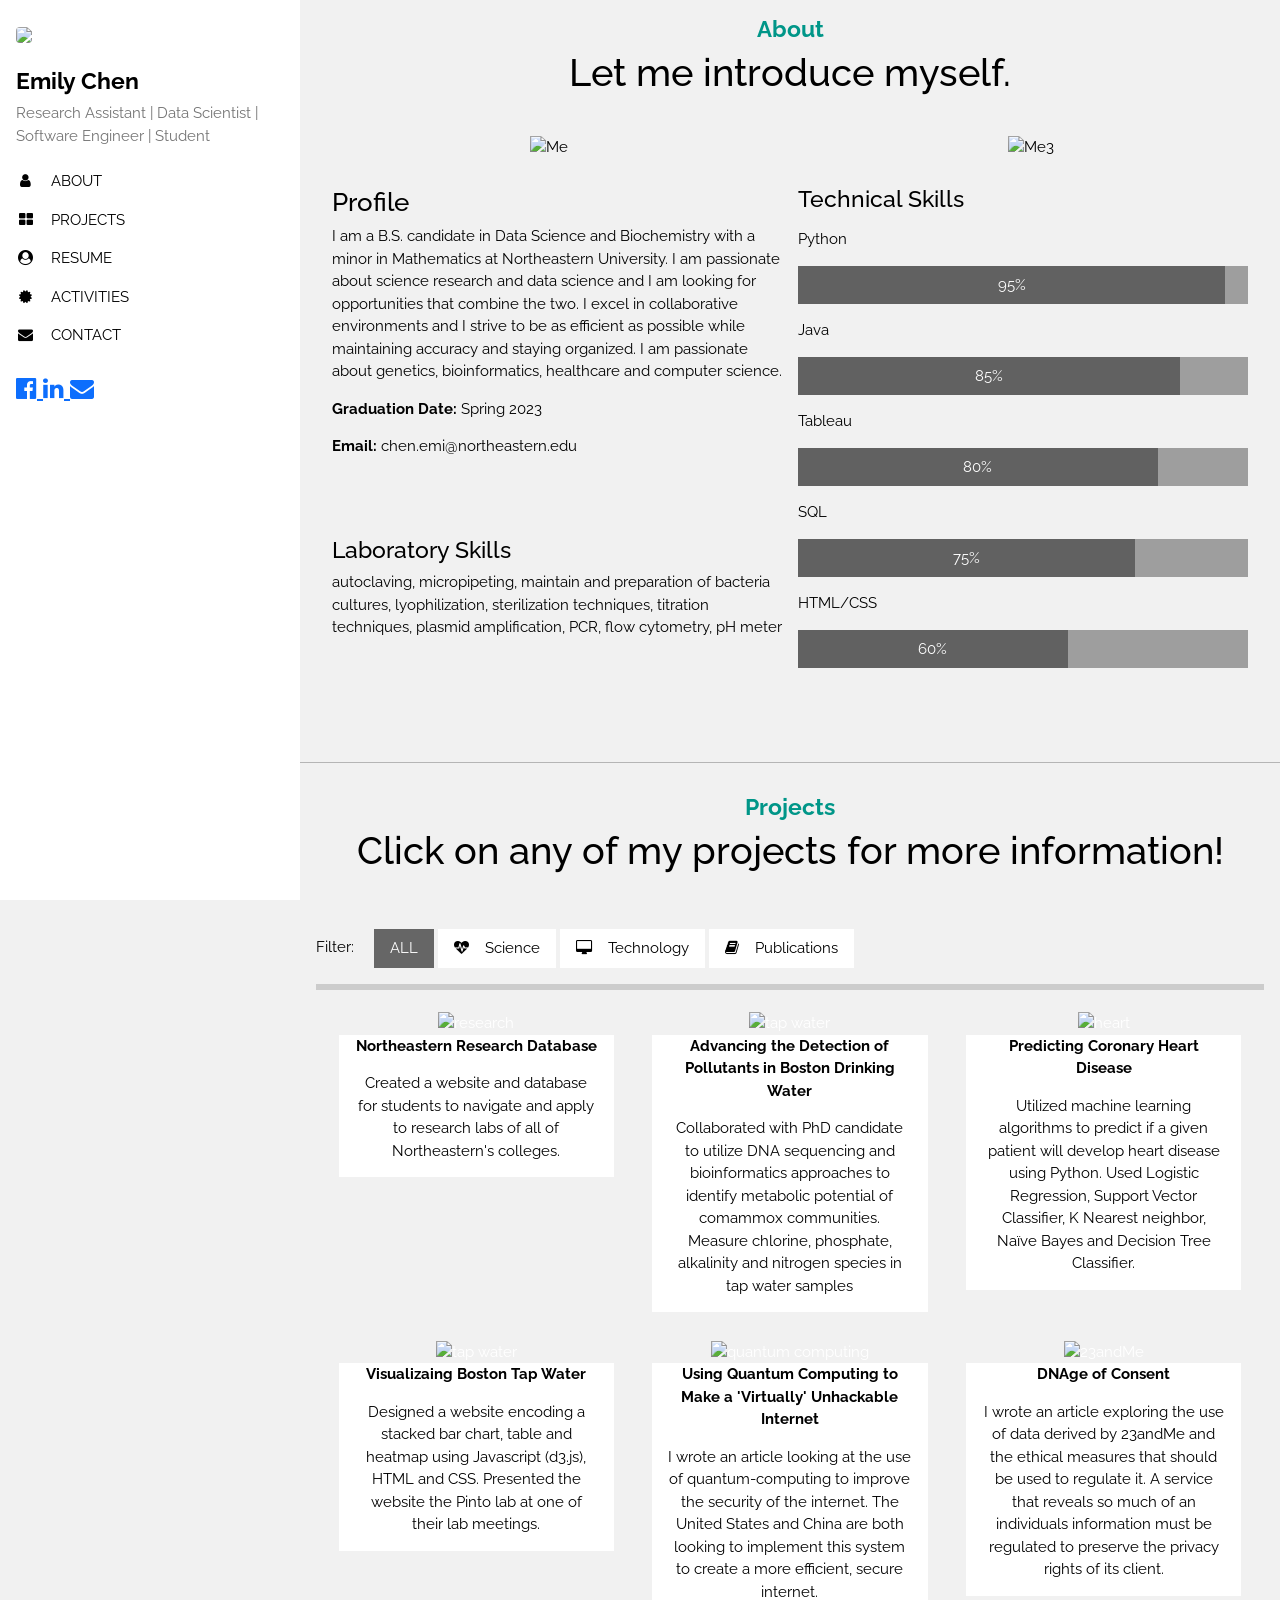
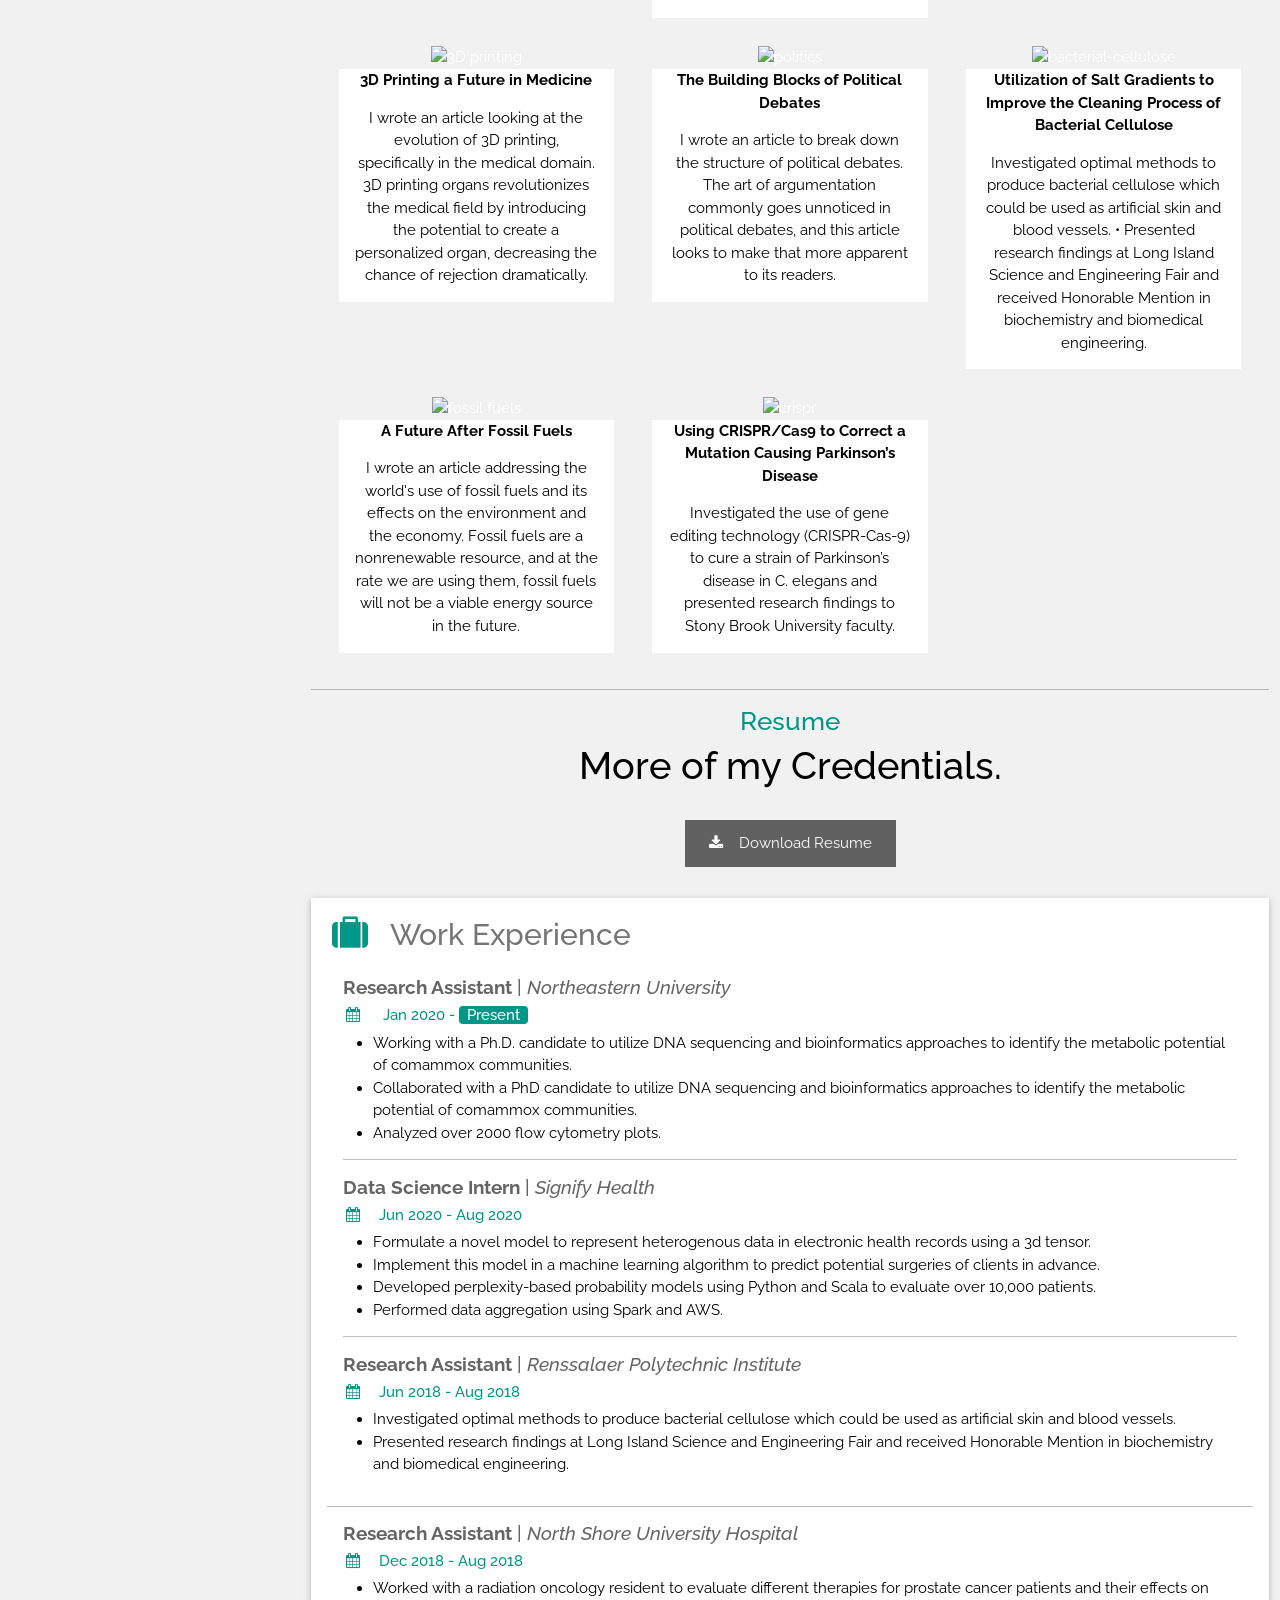
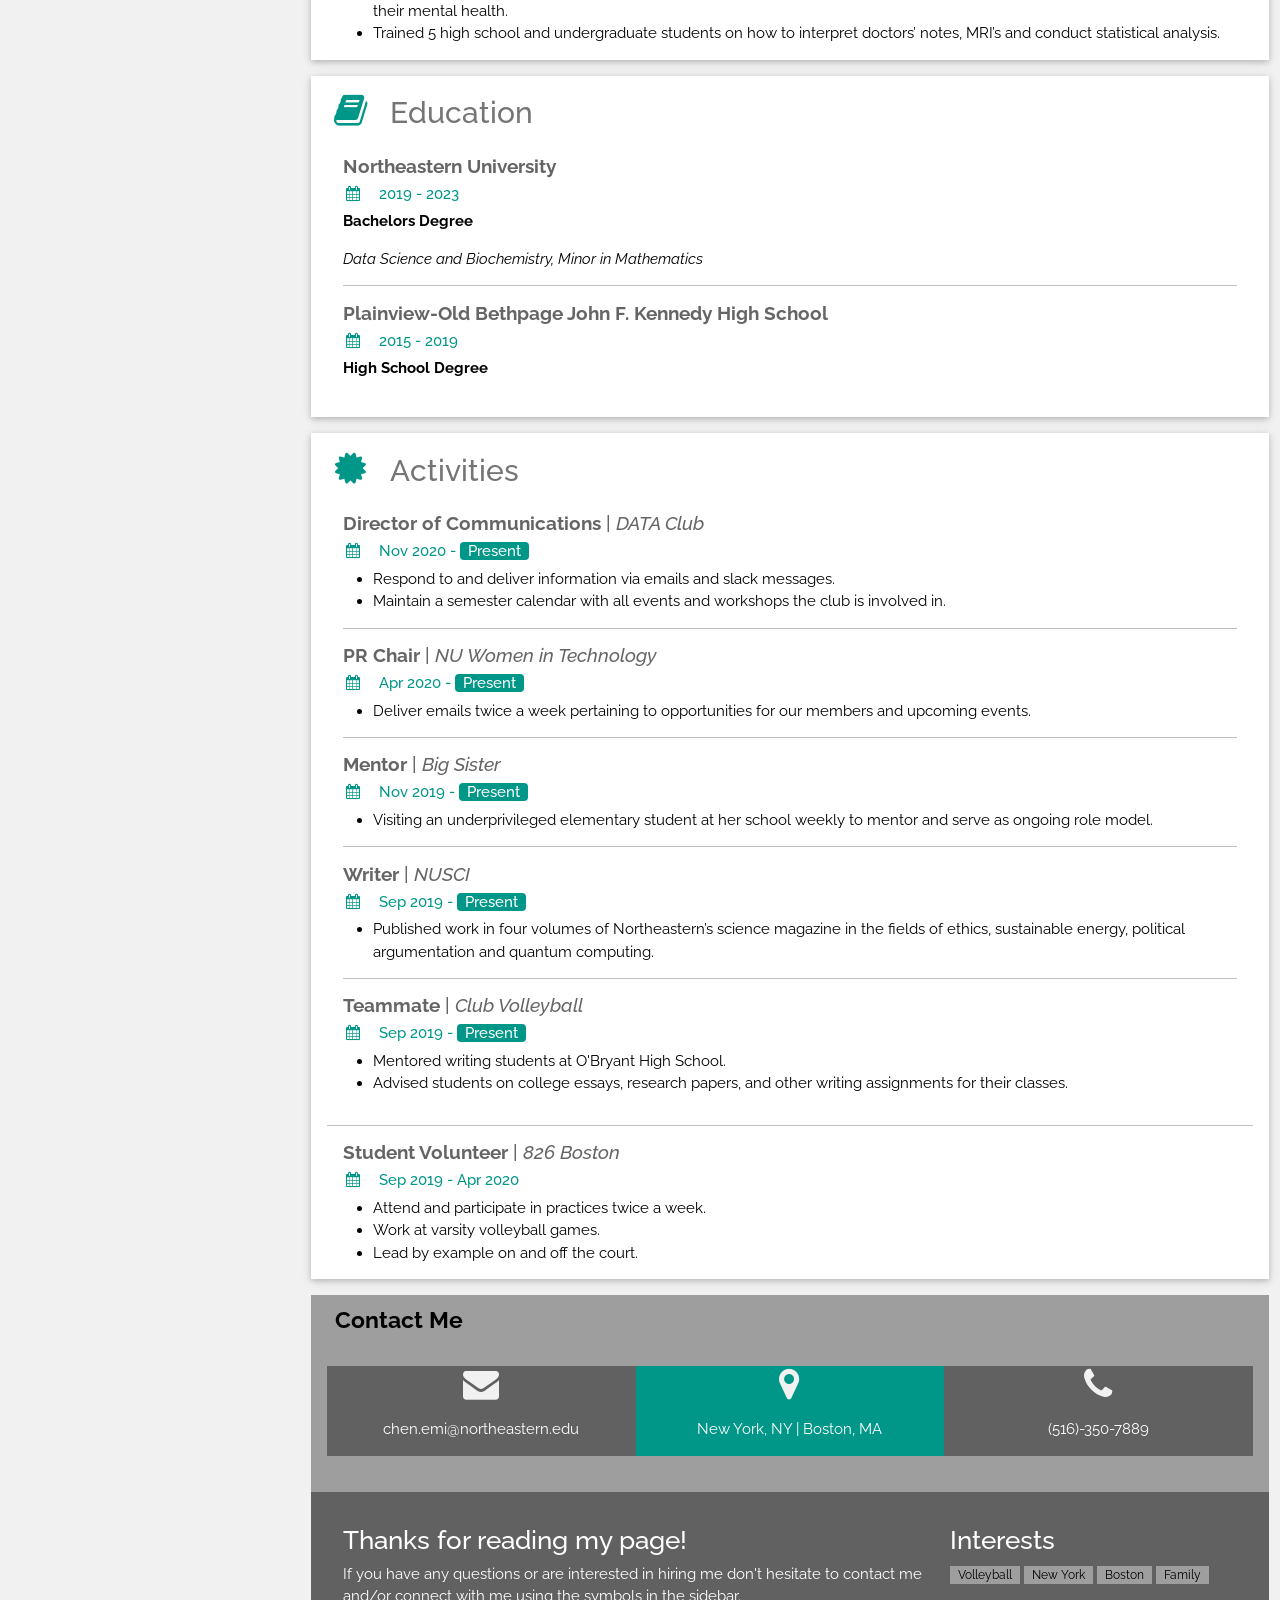
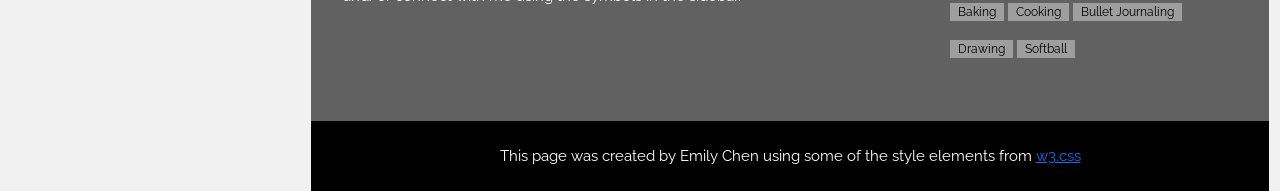
==== index.html @ 5f71c9f4 "Add files via upload" ====
<!DOCTYPE html>
<html>
<title> Emily Chen's Personal Website </title>
<meta charset="UTF-8">
<meta name="viewport" content="width=device-width, initial-scale=1">
<link rel="stylesheet" href="styles.css">
<link rel="stylesheet" href="https://www.w3schools.com/w3css/4/w3.css">
<link rel="stylesheet" href="https://fonts.googleapis.com/css?family=Raleway">
<link rel="stylesheet" href="https://cdnjs.cloudflare.com/ajax/libs/font-awesome/4.7.0/css/font-awesome.min.css">
<link href="https://cdn.jsdelivr.net/npm/bootstrap@5.0.0-beta3/dist/css/bootstrap.min.css" rel="stylesheet" integrity="sha384-eOJMYsd53ii+scO/bJGFsiCZc+5NDVN2yr8+0RDqr0Ql0h+rP48ckxlpbzKgwra6" crossorigin="anonymous">
<script src="https://cdn.jsdelivr.net/npm/bootstrap@5.0.0-beta3/dist/js/bootstrap.bundle.min.js" integrity="sha384-JEW9xMcG8R+pH31jmWH6WWP0WintQrMb4s7ZOdauHnUtxwoG2vI5DkLtS3qm9Ekf" crossorigin="anonymous"></script>
<script src="main.js"></script>
<body onLoad="javascript:filterSelection('all')" ></body>
<style>
body,h1,h2,h3,h4,h5,h6 {font-family: "Raleway", sans-serif}
</style>

<body class="w3-light-grey w3-content" style="max-width:1600px">

<!-- Sidebar/menu -->
<nav class="w3-sidebar w3-collapse w3-white w3-animate-left" style="z-index:3;width:300px;" id="mySidebar"><br>
  <div class="w3-container">
    <a href="#" onclick="w3_close()" class="w3-hide-large w3-right w3-jumbo w3-padding w3-hover-grey" title="close menu">
      <i class="fa fa-remove"></i>
    </a>
    <img src="img/headshot.png" style="width:45%;" class="w3-round"><br><br>
    <h4><b>Emily Chen</b></h4>
    <p class="w3-text-grey"> Research Assistant | Data Scientist | Software Engineer | Student </p>
  </div>
  <div class="w3-bar-block">
    <a href="#about" onclick="w3_close()" class="w3-bar-item w3-button w3-padding"><i class="fa fa-user fa-fw w3-margin-right"></i>ABOUT</a> 
    <a href="#portfolio" onclick="w3_close();filterSelection('all')" class="w3-bar-item w3-button w3-padding"><i class="fa fa-th-large fa-fw w3-margin-right"></i>PROJECTS</a> 
    <a href="#resume" onclick="w3_close()" class="w3-bar-item w3-button w3-padding"><i class="fa fa-user-circle fa-fw w3-margin-right"></i>RESUME</a>
    <a href="#activities" onclick="w3_close()" class="w3-bar-item w3-button w3-padding"><i class="fa fa-certificate fa-fw w3-margin-right"></i>ACTIVITIES</a>
    <a href="#contact" onclick="w3_close()" class="w3-bar-item w3-button w3-padding"><i class="fa fa-envelope fa-fw w3-margin-right"></i>CONTACT</a>
  </div>

  <div class="w3-panel w3-xlarge">
    <a href="https://www.facebook.com/profile.php?id=100034782851299">
      <i class="fa fa-facebook-official w3-hover-opacity"></i>
    </a>
    <a href="https://www.linkedin.com/in/emily-chen-817ab6177/">
      <i class="fa fa-linkedin w3-hover-opacity"></i>
    </a>
    
    <a href="mailto:chen.emi@northeastern.edu">
      <i class="fa fa-envelope w3-hover-opacity"></i>
    </a>
    
  </div>
</nav>

<!-- Overlay effect when opening sidebar on small screens -->
<div class="w3-overlay w3-hide-large w3-animate-opacity" onclick="w3_close()" style="cursor:pointer" title="close side menu" id="myOverlay"></div>

<!-- !PAGE CONTENT! -->
<div class="w3-main" style="margin-left:300px">


  <!-- Images of Me -->
  <div class="w3-center w3-padding-16" id="about">
    <div class='w3-center'>
      <div class="section">
        <h4><b>About</b></h4>
      </div>
      <h1> Let me introduce myself.</h1>
    </div>

  </div>
  <div class="w3-row-padding w3-padding-16 w3-center">
    <div class="w3-col m6">
      <img src="img/me2.png" alt="Me" style="width:75%">
    </div>
    <div class="w3-col m6">
      <img src="img/me3.png" alt="Me3" style="width:75%">
    </div>
  </div>

  <div class="w3-row-padding w3-padding-large" style="margin-bottom:32px">
    <div class="w3-half">
      <h3> Profile </h3>
      <p>I am a B.S. candidate in Data Science and Biochemistry with a minor 
        in Mathematics at Northeastern University. I am passionate about science 
        research and data science and I am looking for opportunities that combine 
        the two. I excel in collaborative environments and I strive to be as 
        efficient as possible while maintaining accuracy and staying organized. 
        I am passionate about genetics, bioinformatics, healthcare and computer 
        science.</p>

        <p> <b> Graduation Date: </b>Spring 2023</p>
        <p> <b> Email: </b> chen.emi@northeastern.edu </p>
        
        <div class="w3-padding-64">
          <h4>Laboratory Skills</h4>
          <p> autoclaving, micropipeting, maintain and preparation of bacteria cultures, 
            lyophilization, sterilization techniques, titration techniques, 
            plasmid amplification, PCR, flow cytometry, pH meter </p>
        </div>
        
    </div>

    <div class="w3-half">
      <h4>Technical Skills</h4>
      <!-- Progress bars / Skills -->
      <p>    </p>
        <p>Python</p>
      <div class="w3-grey">
        <div class="w3-container w3-dark-grey w3-padding w3-center" style="width:95%">95%</div>
      </div>
      <p>    </p>
      <p>Java</p>
      <div class="w3-grey">
        <div class="w3-container w3-dark-grey w3-padding w3-center" style="width:85%">85%</div>
      </div>
      <p>    </p>
      <p>Tableau</p>
      <div class="w3-grey">
        <div class="w3-container w3-dark-grey w3-padding w3-center" style="width:80%">80%</div>
      </div>
      <p>    </p>
      <p>SQL</p>
      <div class="w3-grey">
        <div class="w3-container w3-dark-grey w3-padding w3-center" style="width:75%">75%</div>
      </div>
      <p>    </p>
      <p>HTML/CSS</p>
      <div class="w3-grey">
        <div class="w3-container w3-dark-grey w3-padding w3-center" style="width:60%">60%</div>
      </div>
    </div>

  </div>
 <hr>
  <!-- Header -->
  <header id="portfolio">
    <a><img src="headshot.png" style="width:65px;" class="w3-circle w3-right w3-margin w3-hide-large w3-hover-opacity"></a>
    <span class="w3-button w3-hide-large w3-xxlarge w3-hover-text-grey" onclick="w3_open()"><i class="fa fa-bars"></i></span>
    <div class="w3-container">
      <div class="w3-center w3-padding-16">
        <div class='w3-center'>
          <div class="section">
            <h4><b>Projects</b></h4>
          </div>
          <h1> Click on any of my projects for more information! </h1>
        </div>
    
      </div>
    
    <div class="w3-section w3-bottombar w3-padding-16" id="btnContainer">
      <span class="w3-margin-right">Filter:</span> 
      <button class="w3-button w3-white active" onclick="filterSelection('all')" >ALL</button>
      <button class="w3-button w3-white" onclick="filterSelection('science')"><i class="fa fa-heartbeat w3-margin-right"></i>Science</button>
      <button class="w3-button w3-white w3-hide-small" onclick="filterSelection('technology')"><i class="fa fa-desktop w3-margin-right"></i>Technology</button>
      <button class="w3-button w3-white w3-hide-small" onclick="filterSelection('publication')"><i class="fa fa-book w3-margin-right" ></i>Publications</button>
    </div>
    </div>
  </header>
  
  <!-- First Photo Grid-->

  <div class="container">
    <div class="w3-row-padding">

      <!-- Northeastern Database Project-->
      <div class="w3-third w3-container w3-margin-bottom filterDiv technology">

        <!-- Button trigger modal -->
        <button type="button" class="btn btn-primary" data-bs-toggle="modal" data-bs-target="#databaseProject">
        <img src="img/research.jpeg" alt="research" style="width:100%" class="w3-hover-opacity">
        <div class="w3-container w3-white">
          <p><b>Northeastern Research Database</b></p>
          <p>Created a website and database for students to navigate and apply to research labs
            of all of Northeastern's colleges.</p>
        </div> 
        </button>

        <!-- Modal -->
        <div class="modal fade" id="databaseProject" tabindex="-1" aria-labelledby="exampleModalLabel" aria-hidden="true">
          <div class="modal-dialog">
            <div class="modal-content">
              <div class="modal-header">
                <h5 class="modal-title" id="exampleModalLabel">More Details</h5>
                <button type="button" class="btn-close" data-bs-dismiss="modal" aria-label="Close"></button>
              </div>
              <div class="modal-body">
                <img src="img/research.jpeg" alt="research" style="width:100%" class="w3-hover-opacity">
                <p><b>Languages Used:</b> SQL, Python</p>
                <p><b>Software Used:</b> MySQL Workbench, PyCharm, Excel</p>
                <p><b>When: </b>Spring 2021</p>
                <p><b>Why: </b> Each college in Northeastern has their own seperate website showing their research labs, 
                  but there is not one website that combines all of the research across Northeastern as a whole. As a 
                  student assisting in a civil engineering lab while I am not pursuing an engineering degree, I beleive 
                  that students should be able to explore research outside of their field of study. This website creates a 
                centralized platform for students to explore research labs across all colleges at Northeastern. </p>
              </div>
              <div class="modal-footer">
                <button type="button" class="btn btn-secondary" data-bs-dismiss="modal">Close</button>
              </div>
              </div>
            </div>
          </div>
        </div>

      

      <!-- Boston Tap Science Research Project -->
      <div class="w3-third w3-container w3-margin-bottom filterDiv science">
        <!-- Button trigger modal -->
        <button type="button" class="btn btn-primary" data-bs-toggle="modal" data-bs-target="#bostonTap">
          <img src="img/tap-water.jpeg" alt="tap water" style="width:100%" class="w3-hover-opacity">
        <div class="w3-container w3-white">
          <p><b>Advancing the Detection of Pollutants in Boston Drinking Water</b></p>
          <p> Collaborated with PhD candidate to utilize DNA sequencing and bioinformatics 
            approaches to identify metabolic potential of comammox communities. Measure 
            chlorine, phosphate, alkalinity and nitrogen species in tap water samples</p>
        </div>
          </button>
    
          <!-- Modal -->
          <div class="modal fade" id="bostonTap" tabindex="-1" aria-labelledby="exampleModalLabel" aria-hidden="true">
            <div class="modal-dialog">
              <div class="modal-content">
                <div class="modal-header">
                  <h5 class="modal-title" id="exampleModalLabel">More Details</h5>
                  <button type="button" class="btn-close" data-bs-dismiss="modal" aria-label="Close"></button>
                </div>
                <div class="modal-body">
                  <img src="img/tap-water.jpeg" alt="tap water" style="width:100%" class="w3-hover-opacity">
                  <p><b>Laboratory Techniques:</b> autoclaving, flow cytometry, sterilization techniques, mass spectrometry, pH meter</p>
                  <p><b>When: </b>January 2020 – Present</p>
                  <p><b>Why: </b> The bacterium in tap water fluctuate based on the chemicals in tap water as well as conditions such 
                  as temperature and humidity outside. I work in the Pinto Lab as a research assistant to collect chemical information
                  and combine it with bacterial information in an effort to model the bacterial levels in tap water to improve
                  water filtration and distribution techniques.  </p>
                </div>
                <div class="modal-footer">
                  <button type="button" class="btn btn-secondary" data-bs-dismiss="modal">Close</button>
                </div>
                </div>
              </div>
            </div>
      </div>

      <!-- Heart Disease Project -->
      <div class="w3-third w3-container w3-margin-bottom filterDiv technology">

        <!-- Button trigger modal -->
        <button type="button" class="btn btn-primary" data-bs-toggle="modal" data-bs-target="#heartDisease">
          <img src="img/heart-disease.jpeg" alt="heart" style="width:100%" class="w3-hover-opacity">
        <div class="w3-container w3-white">
          <p><b>Predicting Coronary Heart Disease</b></p>
          <p> Utilized machine learning algorithms to predict if a given patient will develop 
            heart disease using Python. Used Logistic Regression, Support Vector Classifier, 
            K Nearest neighbor, Naïve Bayes and Decision Tree Classifier. </p>
        </div>
          </button>
    
          <!-- Modal -->
          <div class="modal fade" id="heartDisease" tabindex="-1" aria-labelledby="exampleModalLabel" aria-hidden="true">
            <div class="modal-dialog">
              <div class="modal-content">
                <div class="modal-header">
                  <h5 class="modal-title" id="exampleModalLabel">More Details</h5>
                  <button type="button" class="btn-close" data-bs-dismiss="modal" aria-label="Close"></button>
                </div>
                <div class="modal-body">
                  <img src="img/heart-disease.jpeg" alt="heart" style="width:100%" class="w3-hover-opacity">
                  <p><b>Languages Used: </b> Python </p>
                  <p><b>Software Used: </b> Jupyter Notebook </p>
                  <p><b>Libraries Used: </b> numpy, pandas, sklearn, matplotlib, plotly, seaborn, stats </p>
                  <p><b>When: </b> Fall 2020 </p>
                  <p><b>Why: </b> Heart disease leads to 12 million deaths per year, some of which can be 
                    avoidable with lifestyle changes. This project aims to track the likelihood an individual 
                    has of getting heart disease early enough so that they have the opportunity to change their 
                    lifestyle whether it’s adding more activity of dieting in order to avoid it.</p>
                  <p><b>Results: </b> Support Vector Machine Classification and Logistic Regression resulted 
                    in the highest prediction accuracies around 0.850 using the cross validated data set with 
                    selected features. There is no sign of over or underfitting because the training and testing 
                    accuracy are similar. The features that affected the diagnosis of heart disease the most were 
                    age, cigsPerDay, totChol, sysBP, diaBP, BMI, heartRate, glucose</p>
                    
                </div>
                <div class="modal-footer">
                  <button type="button" class="btn btn-secondary" data-bs-dismiss="modal">Close</button>
                </div>
                </div>
              </div>
            </div>
      </div>
    </div>
    
    <!-- Second Photo Grid-->
    <div class="w3-row-padding">

      <!-- Visualizing Boston Tap -->
      <div class="w3-third w3-container w3-margin-bottom filterDiv technology">

        <!-- Button trigger modal -->
        <button type="button" class="btn btn-primary" data-bs-toggle="modal" data-bs-target="#tapViz">
          <img src="img/tap-water2.jpeg" alt="tap water" style="width:100%" class="w3-hover-opacity">
        <div class="w3-container w3-white">
          <p><b>Visualizaing Boston Tap Water</b></p>
          <p>Designed a website encoding a stacked bar chart, table and heatmap using Javascript 
            (d3.js), HTML and CSS. Presented the website the Pinto lab at one of their lab meetings. </p>
        </div>
          </button>
    
          <!-- Modal -->
          <div class="modal fade" id="tapViz" tabindex="-1" aria-labelledby="exampleModalLabel" aria-hidden="true">
            <div class="modal-dialog">
              <div class="modal-content">
                <div class="modal-header">
                  <h5 class="modal-title" id="exampleModalLabel">More Details</h5>
                  <button type="button" class="btn-close" data-bs-dismiss="modal" aria-label="Close"></button>
                </div>
                <div class="modal-body">
                  <img src="img/tap-water2.jpeg" alt="tap water" style="width:100%" class="w3-hover-opacity">
                  <p><b>Languages Used: </b> JavaScript, CSS, HTML </p>
                  <p><b>Libraries Used: </b> ds.js </p>
                  <p><b>When: </b> Fall 2020 </p>
                  <p><b>Why: </b> This project seeks to visualize characteristics of tap water, creating a visual 
                    “story” which combines data from all characteristics, both chemical and genomic, taken of 
                    tap water over a time series through a webpage comprised of three visualizations: a bar chart, 
                    heatmap and table.</p>
                </div>
                <div class="modal-footer">
                  <button type="button" class="btn btn-secondary" data-bs-dismiss="modal">Close</button>
                </div>
                </div>
              </div>
            </div>
      </div>

      <div class="w3-third w3-container w3-margin-bottom filterDiv publication">

        <!-- Button trigger modal -->
      <button type="button" class="btn btn-primary" data-bs-toggle="modal" data-bs-target="#quantum">
        <img src="img/quantum-computing.jpeg" alt="quantum computing" style="width:100%" class="w3-hover-opacity">
        <div class="w3-container w3-white">
          <p><b>Using Quantum Computing to Make a 'Virtually' Unhackable Internet</b></p>
          <p> I wrote an article looking at the use of quantum-computing to improve the 
            security of the internet. The United States and China are both looking to implement
            this system to create a more efficient, secure internet. 
          </p>
        </div>
        </button>

        <!-- Modal -->
        <div class="modal fade" id="quantum" tabindex="-1" aria-labelledby="exampleModalLabel" aria-hidden="true">
          <div class="modal-dialog">
            <div class="modal-content">
              <div class="modal-header">
                <h5 class="modal-title" id="exampleModalLabel">More Details</h5>
                <button type="button" class="btn-close" data-bs-dismiss="modal" aria-label="Close"></button>
              </div>
              <div class="modal-body">
                <img src="img/quantum-computing.jpeg" alt="quantum computing" style="width:100%" class="w3-hover-opacity">
                <p> If you are interested in reading my article, follow the link <a href="https://nuscimag.com/a-future-after-fossil-fuels-2f16e67eff9b">here</a></p>
              </div>
              <div class="modal-footer">
                <button type="button" class="btn btn-secondary" data-bs-dismiss="modal">Close</button>
              </div>
              </div>
            </div>
          </div>
      </div>
        
      <div class="w3-third w3-container w3-margin-bottom filterDiv publication">

        <!-- Button trigger modal -->
      <button type="button" class="btn btn-primary" data-bs-toggle="modal" data-bs-target="#consent">
        <img src="img/vials.jpeg" alt="23andMe" style="width:100%" class="w3-hover-opacity">
        <div class="w3-container w3-white">
          <p><b>DNAge of Consent</b></p>
          <p> I wrote an article exploring the use of data derived by 23andMe and 
            the ethical measures that should be used to regulate it. A service that reveals 
            so much of an individuals information must be regulated to preserve the privacy 
            rights of its client.  </p>
        </div>
        </button>

        <!-- Modal -->
        <div class="modal fade" id="consent" tabindex="-1" aria-labelledby="exampleModalLabel" aria-hidden="true">
          <div class="modal-dialog">
            <div class="modal-content">
              <div class="modal-header">
                <h5 class="modal-title" id="exampleModalLabel">More Details</h5>
                <button type="button" class="btn-close" data-bs-dismiss="modal" aria-label="Close"></button>
              </div>
              <div class="modal-body">
                <img src="img/vials.jpeg" alt="23andMe" style="width:100%" class="w3-hover-opacity">
                <p> If you are interested in reading my article, follow the link <a href="https://nuscimag.com/dnage-of-consent-fd67428e11ac">here</a></p>
              </div>
              <div class="modal-footer">
                <button type="button" class="btn btn-secondary" data-bs-dismiss="modal">Close</button>
              </div>
              </div>
            </div>
          </div>
      </div>
    </div>

    <!-- Third Photo Grid-->
    <div class="w3-row-padding">

      


      <div class="w3-third w3-container w3-margin-bottom filterDiv publication">

        <!-- Button trigger modal -->
      <button type="button" class="btn btn-primary" data-bs-toggle="modal" data-bs-target="#printing">
        <img src="img/printing.jpeg" alt="3D printing" style="width:100%" class="w3-hover-opacity">
        <div class="w3-container w3-white">
          <p><b>3D Printing a Future in Medicine</b></p>
          <p> I wrote an article looking at the evolution of 3D printing, specifically in the medical domain. 
            3D printing organs revolutionizes the medical field by introducing the potential to create a 
            personalized organ, decreasing the chance of rejection dramatically.  </p>
        </div>
        </button>

        <!-- Modal -->
        <div class="modal fade" id="printing" tabindex="-1" aria-labelledby="exampleModalLabel" aria-hidden="true">
          <div class="modal-dialog">
            <div class="modal-content">
              <div class="modal-header">
                <h5 class="modal-title" id="exampleModalLabel">More Details</h5>
                <button type="button" class="btn-close" data-bs-dismiss="modal" aria-label="Close"></button>
              </div>
              <div class="modal-body">
                <img src="img/printing.jpeg" alt="3D printing" style="width:100%" class="w3-hover-opacity">
                <p> If you are interested in reading my article, follow the link <a href="https://nuscimag.com/3d-printing-a-future-in-medicine-fecc722b717a">here</a></p>
              </div>
              <div class="modal-footer">
                <button type="button" class="btn btn-secondary" data-bs-dismiss="modal">Close</button>
              </div>
              </div>
            </div>
          </div>

      </div>

      <div class="w3-third w3-container filterDiv publication">
        <!-- Button trigger modal -->
      <button type="button" class="btn btn-primary" data-bs-toggle="modal" data-bs-target="#politics">
        <img src="img/politics.jpeg" alt="politics" style="width:100%" class="w3-hover-opacity">
        <div class="w3-container w3-white">
          <p><b>The Building Blocks of Political Debates</b></p>
          <p> I wrote an article to break down the structure of political debates. The art of argumentation 
            commonly goes unnoticed in political debates, and this article looks to make that more apparent 
            to its readers. </p>
        </div>
        </button>

        <!-- Modal -->
        <div class="modal fade" id="politics" tabindex="-1" aria-labelledby="exampleModalLabel" aria-hidden="true">
          <div class="modal-dialog">
            <div class="modal-content">
              <div class="modal-header">
                <h5 class="modal-title" id="exampleModalLabel">More Details</h5>
                <button type="button" class="btn-close" data-bs-dismiss="modal" aria-label="Close"></button>
              </div>
              <div class="modal-body">
                <img src="img/politics.jpeg" alt="politics" style="width:100%" class="w3-hover-opacity">
                <p> If you are interested in reading my article, follow the link <a href="https://nuscimag.com/the-building-blocks-of-political-debates-b604d9e564c6">here</a></p>
              </div>
              <div class="modal-footer">
                <button type="button" class="btn btn-secondary" data-bs-dismiss="modal">Close</button>
              </div>
              </div>
            </div>
          </div>
      </div>

      <!-- Bacterial Cellulose -->
      <div class="w3-third w3-container w3-margin-bottom filterDiv science">

        <!-- Button trigger modal -->
        <button type="button" class="btn btn-primary" data-bs-toggle="modal" data-bs-target="#bc">
        <img src="img/bacterial-cellulose.png" alt="bacterial-cellulose" style="width:100%" class="w3-hover-opacity">
      <div class="w3-container w3-white">
        <p><b>Utilization of Salt Gradients to Improve the Cleaning Process of Bacterial Cellulose</b></p>
        <p> Investigated optimal methods to produce bacterial cellulose which could be used as artificial 
          skin and blood vessels. •	Presented research findings at Long Island Science and Engineering 
          Fair and received Honorable Mention in biochemistry and biomedical engineering. </p>
      </div>
        </button>
  
        <!-- Modal -->
        <div class="modal fade" id="bc" tabindex="-1" aria-labelledby="exampleModalLabel" aria-hidden="true">
          <div class="modal-dialog">
            <div class="modal-content">
              <div class="modal-header">
                <h5 class="modal-title" id="exampleModalLabel">More Details</h5>
                <button type="button" class="btn-close" data-bs-dismiss="modal" aria-label="Close"></button>
              </div>
              <div class="modal-body">
                <img src="img/bacterial-cellulose.png" alt="bacterial-cellulose" style="width:100%" class="w3-hover-opacity">
                <p><b>Laboratory Techniques:</b> micropipeting, maintain and preparation of bacteria cultures, 
                  lyophilization, sterilization techniques, ANOVA statistics analysis, pH meter</p>
                <p><b>When: </b> June 2018 – August 2018 </p>
                <p><b>Why: </b> Bacterial cellulose, otherwise known as BC, is an extremely promising monomer 
                  produced by certain species of bacterium. Its unique properties—high crystalline network structure, 
                  biodegradability, and superior nano-fibrillar structure—have increasingly captured the interest of 
                  the scientific community. In addition, its various applications, in particular BC’s use in artificial 
                  blood vessels and tissue engineering, demonstrate its tremendous potential.
                  However, before applications are made, the production of bacterial cellulose must become more 
                  efficient and safe. Scientists are vigorously searching for methods for mass production of bacterial 
                  cellulose and methods to more efficiently clean bacterial cellulose. 
                </p>
              </div>
              <div class="modal-footer">
                <button type="button" class="btn btn-secondary" data-bs-dismiss="modal">Close</button>
              </div>
              </div>
            </div>
          </div>

    </div>
    </div>

    <!-- Fourth Photo Grid-->
    <div class="w3-row-padding">
      <div class="w3-third w3-container w3-margin-bottom filterDiv publication">
        <!-- Button trigger modal -->
      <button type="button" class="btn btn-primary" data-bs-toggle="modal" data-bs-target="#fossil">
        <img src="img/fossil-fuels.jpeg" alt="fossil fuels" style="width:100%" class="w3-hover-opacity">
        <div class="w3-container w3-white">
          <p><b>A Future After Fossil Fuels</b></p>
          <p> I wrote an article addressing the world's use of fossil fuels and its effects 
            on the environment and the economy. Fossil fuels are a nonrenewable resource,
            and at the rate we are using them, fossil fuels will not be a viable energy source 
            in the future. </p>
        </div>
        </button>

        <!-- Modal -->
        <div class="modal fade" id="fossil" tabindex="-1" aria-labelledby="exampleModalLabel" aria-hidden="true">
          <div class="modal-dialog">
            <div class="modal-content">
              <div class="modal-header">
                <h5 class="modal-title" id="exampleModalLabel">More Details</h5>
                <button type="button" class="btn-close" data-bs-dismiss="modal" aria-label="Close"></button>
              </div>
              <div class="modal-body">
                <img src="img/fossil-fuels.jpeg" alt="fossil fuels" style="width:100%" class="w3-hover-opacity">
                <p> If you are interested in reading my article, follow the link <a href="https://nuscimag.com/a-future-after-fossil-fuels-2f16e67eff9b">here</a></p>
              </div>
              <div class="modal-footer">
                <button type="button" class="btn btn-secondary" data-bs-dismiss="modal">Close</button>
              </div>
              </div>
            </div>
          </div>
        
        </div>    

      <!-- CRISPR -->
      <div class="w3-third w3-container filterDiv science">

        <!-- Button trigger modal -->
        <button type="button" class="btn btn-primary" data-bs-toggle="modal" data-bs-target="#crispr">
          <img src="img/crispr.jpeg" alt="crispr" style="width:100%" class="w3-hover-opacity">
        <div class="w3-container w3-white">
          <p><b>Using CRISPR/Cas9 to Correct a Mutation Causing Parkinson’s Disease</b></p>
          <p>Investigated the use of gene editing technology (CRISPR-Cas-9) to cure a strain of 
            Parkinson’s disease in C. elegans and presented research findings to Stony Brook 
            University faculty.</p>
        </div>
          </button>
    
          <!-- Modal -->
          <div class="modal fade" id="crispr" tabindex="-1" aria-labelledby="exampleModalLabel" aria-hidden="true">
            <div class="modal-dialog">
              <div class="modal-content">
                <div class="modal-header">
                  <h5 class="modal-title" id="exampleModalLabel">More Details</h5>
                  <button type="button" class="btn-close" data-bs-dismiss="modal" aria-label="Close"></button>
                </div>
                <div class="modal-body">
                  <img src="img/crispr.jpeg" alt="crispr" style="width:100%" class="w3-hover-opacity">
                  <p><b>Laboratory Techniques:</b> autoclaving, micropipeting, gel electrophoresis, 
                    sterilization techniques, titration techniques, plasmid amplification, PCR </p>
                  <p><b>When: </b> July 2015 – August 2015 </p>
                  <p><b>Abstract: </b> Clustered Regularly Interspaced Short Palindromic Repeats 
                    (CRISPR)/Cas9 is a DNA editing tool currently being used, that can modify the 
                    genetic sequence of organisms. Because of specificity, this 
                    newfound technology has the potential to lessen the effects of genetic diseases, 
                    such as Parkinson’s. Parkinson’s is a neurodegenerative disorder characterized by 
                    the damage or destruction of key dopamine-producing neurons in the substantia nigra.
                    Although Parkinson’s is not typically inherited, certain genetic 
                    markers have been shown to increase the chance of Parkinson’s. In humans, the G2019S 
                    mutation on the LRRK2 gene is one of the most common genetic markers for Parkinson’s.
                    This gene is homologous to the LRK-1 gene in Caenorhabditis elegans 
                    (C. elegans). Due to genetic similarities between C. elegans and humans, we can find the 
                    aforementioned mutation and attempt to correct it. We believe that by 
                    targeting the specific mutations in C. elegans with the CRISPR/Cas9 technology, we may 
                    weaken or eliminate the disease entirely. 
                  </p>
                </div>
                <div class="modal-footer">
                  <button type="button" class="btn btn-secondary" data-bs-dismiss="modal">Close</button>
                </div>
                </div>
              </div>
            </div>
            </div>
</div>
<hr>
<div id="resume">
<div id='Resume'>
<div class="w3-center"> 
  <div class="section">
    <h3> Resume </h3>
  </div>
  <h1> More of my Credentials. </h1>  
</div>

<div class="w3-center">
<p>
  <form method="get" action="Chen_Emily_Resume.pdf">
    <button class="w3-button w3-dark-grey w3-padding-large w3-margin-top w3-margin-bottom">
      <i class="fa fa-download w3-margin-right"></i>Download Resume
    </button>
  </form>
</p>
</div>

<div class="w3-container w3-card w3-white w3-margin-bottom">
  <h2 class="w3-text-grey w3-padding-16"><i class="fa fa-suitcase fa-fw w3-margin-right w3-xxlarge w3-text-teal"></i>Work Experience</h2>
  <div class="w3-container">
    <h5 class="w3-opacity"><b>Research Assistant</b> | <i>Northeastern University</i></h5>
    <h6 class="w3-text-teal"><i class="fa fa-calendar fa-fw w3-margin-right"></i> Jan 2020 - <span class="w3-tag w3-teal w3-round">Present</span></h6>
    <ul>
      <li> Working with a Ph.D. candidate to utilize DNA sequencing and bioinformatics approaches to identify the metabolic potential of comammox communities. </li>
      <li> Collaborated with a PhD candidate to utilize DNA sequencing and bioinformatics approaches to identify the metabolic potential of comammox communities.</li>
      <li> Analyzed over 2000 flow cytometry plots.</li>
    </ul>
    <hr>
  </div>
  <div class="w3-container">
    <h5 class="w3-opacity"><b>Data Science Intern  </b> | <i> Signify Health </i></h5>
    <h6 class="w3-text-teal"><i class="fa fa-calendar fa-fw w3-margin-right"></i>Jun 2020 - Aug 2020</h6>
    <ul>
      <li> Formulate a novel model to represent heterogenous data in electronic health records using a 3d tensor. </li>
      <li> Implement this model in a machine learning algorithm to predict potential surgeries of clients in advance.</li>
      <li> Developed perplexity-based probability models using Python and Scala to evaluate over 10,000 patients.</li>
      <li> Performed data aggregation using Spark and AWS.</li>
    </ul>
    <hr>
  </div>
  <div class="w3-container">
    <h5 class="w3-opacity"><b>Research Assistant </b> | <i> Renssalaer Polytechnic Institute </i></h5>
    <h6 class="w3-text-teal"><i class="fa fa-calendar fa-fw w3-margin-right"></i>Jun 2018 - Aug 2018</h6>
    <ul>
      <li> Investigated optimal methods to produce bacterial cellulose which could be used as artificial skin and blood vessels. </li>
      <li> Presented research findings at Long Island Science and Engineering Fair and received Honorable Mention in biochemistry 
        and biomedical engineering. </li>
    </ul>
  </div>
  <hr>
  <div class="w3-container">
    <h5 class="w3-opacity"><b>Research Assistant</b> | <i>North Shore University Hospital </i> </h5>
    <h6 class="w3-text-teal"><i class="fa fa-calendar fa-fw w3-margin-right"></i>Dec 2018 - Aug 2018</h6>
    <ul>
      <li> Worked with a radiation oncology resident to evaluate different therapies for prostate cancer 
        patients and their effects on their mental health. </li>
      <li> Trained 5 high school and undergraduate students on how to interpret doctors’ notes, MRI’s 
        and conduct statistical analysis. </li>
    </ul>
  </div>

</div>


<div class="w3-container w3-card w3-white w3-margin-bottom">
  <h2 class="w3-text-grey w3-padding-16"><i class="fa fa-book fa-fw w3-margin-right w3-xxlarge w3-text-teal"></i>Education</h2>
  <div class="w3-container">
    <h5 class="w3-opacity"><b>Northeastern University</b></h5>
    <h6 class="w3-text-teal"><i class="fa fa-calendar fa-fw w3-margin-right"></i>2019 - 2023</h6>
    <p><b>Bachelors Degree</b></p>
    <p><i> Data Science and Biochemistry, Minor in Mathematics </i></p>
    <hr>
  </div>
  <div class="w3-container">
    <h5 class="w3-opacity"><b>Plainview-Old Bethpage John F. Kennedy High School</b></h5>
    <h6 class="w3-text-teal"><i class="fa fa-calendar fa-fw w3-margin-right"></i>2015 - 2019</h6>
    <p><b> High School Degree </b></p><br>
  </div>
</div>

<div class="w3-container w3-card w3-white w3-margin-bottom" id="activities">
  <h2 class="w3-text-grey w3-padding-16"><i class="fa fa-certificate fa-fw w3-margin-right w3-xxlarge w3-text-teal"></i>Activities</h2>
  
  <div class="w3-container">
    <h5 class="w3-opacity"><b>Director of Communications</b> | <i> DATA Club </i></h5>
    <h6 class="w3-text-teal"><i class="fa fa-calendar fa-fw w3-margin-right"></i>Nov 2020 - <span class="w3-tag w3-teal w3-round">Present</span></h6>
    <ul>
      <li>Respond to and deliver information via emails and slack messages.</li>
      <li>Maintain a semester calendar with all events and workshops the club is involved in.</li>
    </ul>
    <hr>
  </div>

  <div class="w3-container">
    <h5 class="w3-opacity"><b>PR Chair</b> | <i> NU Women in Technology </i></h5>
    <h6 class="w3-text-teal"><i class="fa fa-calendar fa-fw w3-margin-right"></i>Apr 2020 - <span class="w3-tag w3-teal w3-round">Present</span></h6>
    <ul>
      <li> Deliver emails twice a week pertaining to opportunities for our members and upcoming events.</li>
    </ul>
      <hr>
  </div>

  <div class="w3-container">
    <h5 class="w3-opacity"><b>Mentor</b> | <i> Big Sister </i></h5>
    <h6 class="w3-text-teal"><i class="fa fa-calendar fa-fw w3-margin-right"></i>Nov 2019 - <span class="w3-tag w3-teal w3-round">Present</span></h6>
    <ul>
      <li> Visiting an underprivileged elementary student at her school weekly to mentor and serve as ongoing role model.</li>
    </ul>
      <hr>
  </div>

  <div class="w3-container">
    <h5 class="w3-opacity"><b>Writer</b> | <i> NUSCI </i></h5>
    <h6 class="w3-text-teal"><i class="fa fa-calendar fa-fw w3-margin-right"></i>Sep 2019 - <span class="w3-tag w3-teal w3-round">Present</span></h6>
    <ul>
      <li> Published work in four volumes of Northeastern’s science magazine in the fields of ethics, sustainable energy, political 
        argumentation and quantum computing.</li>
    </ul>
      <hr>
  </div>

  <div class="w3-container">
    <h5 class="w3-opacity"><b>Teammate</b> | <i> Club Volleyball </i></h5>
    <h6 class="w3-text-teal"><i class="fa fa-calendar fa-fw w3-margin-right"></i>Sep 2019 - <span class="w3-tag w3-teal w3-round">Present</span></h6>
    <ul>
      <li> Mentored writing students at O'Bryant High School.</li>
      <li> Advised students on college essays, research papers, and other writing assignments for their classes.</li>
    </ul>
  </div>
  <hr>

  <div class="w3-container">
    <h5 class="w3-opacity"><b>Student Volunteer</b> | <i> 826 Boston </i></h5>
    <h6 class="w3-text-teal"><i class="fa fa-calendar fa-fw w3-margin-right"></i>Sep 2019 - Apr 2020 </h6>
    <ul>
      <li> Attend and participate in practices twice a week.</li>
      <li> Work at varsity volleyball games.</li>
      <li> Lead by example on and off the court.</li>
    </ul>
  </div>

</div>
</div>

  <!-- Contact Section -->
  <div class="w3-container w3-padding-large w3-grey">
    <h4 id="contact"><b>Contact Me</b></h4>
    <div class="w3-row-padding w3-center w3-padding-24" style="margin:0 -16px">
      <div class="w3-third w3-dark-grey w3-hover-opacity">
        <p><i class="fa fa-envelope w3-xxlarge w3-text-light-grey"></i></p>
        <p>chen.emi@northeastern.edu</p>
      </div>

      <div class="w3-third w3-teal w3-hover-opacity">
        <p><i class="fa fa-map-marker w3-xxlarge w3-text-light-grey"></i></p>
        <p> New York, NY | Boston, MA</p>
      </div>

      <div class="w3-third w3-dark-grey w3-hover-opacity">
        <p><i class="fa fa-phone w3-xxlarge w3-text-light-grey"></i></p>
        <p>(516)-350-7889</p>
      </div>

    </div>
  </div>

  <!-- Footer -->
  <footer class="w3-container w3-padding-32 w3-dark-grey">
  <div class="w3-row-padding">
    <div class="w3-twothird">
      <h3>Thanks for reading my page! </h3>
      <p>If you have any questions or are interested in hiring 
        me don't hesitate to contact me and/or connect with me 
        using the symbols in the sidebar.</p>
    </div>

    <div class="w3-third">
      <h3>Interests </h3>
      <p>
        <span class="w3-tag w3-grey w3-small w3-margin-bottom w3-hover-opacity">Volleyball</span> <span class="w3-tag w3-grey w3-small w3-margin-bottom w3-hover-opacity">New York</span> <span class="w3-tag w3-grey w3-small w3-margin-bottom w3-hover-opacity">Boston</span>
        <span class="w3-tag w3-grey w3-margin-bottom w3-small w3-hover-opacity">Family</span> <span class="w3-tag w3-grey w3-small w3-margin-bottom w3-hover-opacity">Baking</span> <span class="w3-tag w3-grey w3-small w3-margin-bottom w3-hover-opacity">Cooking</span>
        <span class="w3-tag w3-grey w3-small w3-margin-bottom w3-hover-opacity">Bullet Journaling</span> <span class="w3-tag w3-grey w3-small w3-margin-bottom w3-hover-opacity">Drawing</span> <span class="w3-tag w3-grey w3-small w3-margin-bottom w3-hover-opacity">Softball</span>
      </p>
    </div>

  </div>
  </footer>
  
  <div class="w3-black w3-center w3-padding-24"> This page was created by Emily Chen using some of the style elements from <a href="https://www.w3schools.com/w3css/default.asp" title="W3.CSS" target="_blank" class="w3-hover-opacity">w3.css</a></div>

<!-- End page content -->
</div>

<script>
// Script to open and close sidebar
function w3_open() {
    document.getElementById("mySidebar").style.display = "block";
    document.getElementById("myOverlay").style.display = "block";
}
 
function w3_close() {
    document.getElementById("mySidebar").style.display = "none";
    document.getElementById("myOverlay").style.display = "none";
}
</script>
</body>
</html>
---- styles.css ----
.container {
    display:block;
}

.main-image {
    width: 30%;
}

.main-h1 {
    color: red;
    font-family: 'Pangolin', cursive;
}

.description {
    color: blue;
    font-family: 'Pangolin', cursive;
}

.text {
    background-color: aliceblue;
    padding: 30px;
    margin: 30px;
}

.btn-primary, .btn-primary:hover, .btn-primary:active, .btn-primary:visited {
    background-color: transparent !important;
    border: transparent !important;
}

.filterDiv {
    display: none; /* Hidden by default */
  }
  
  /* The "show" class is added to the filtered elements */
  .show {
    display: block !important;
  }

  /* Add a dark background to the active button */
.w3-button.active {
    background-color: #666 !important;
    color: white !important;
  }

  .section {
      color: #009688 !important;
  }
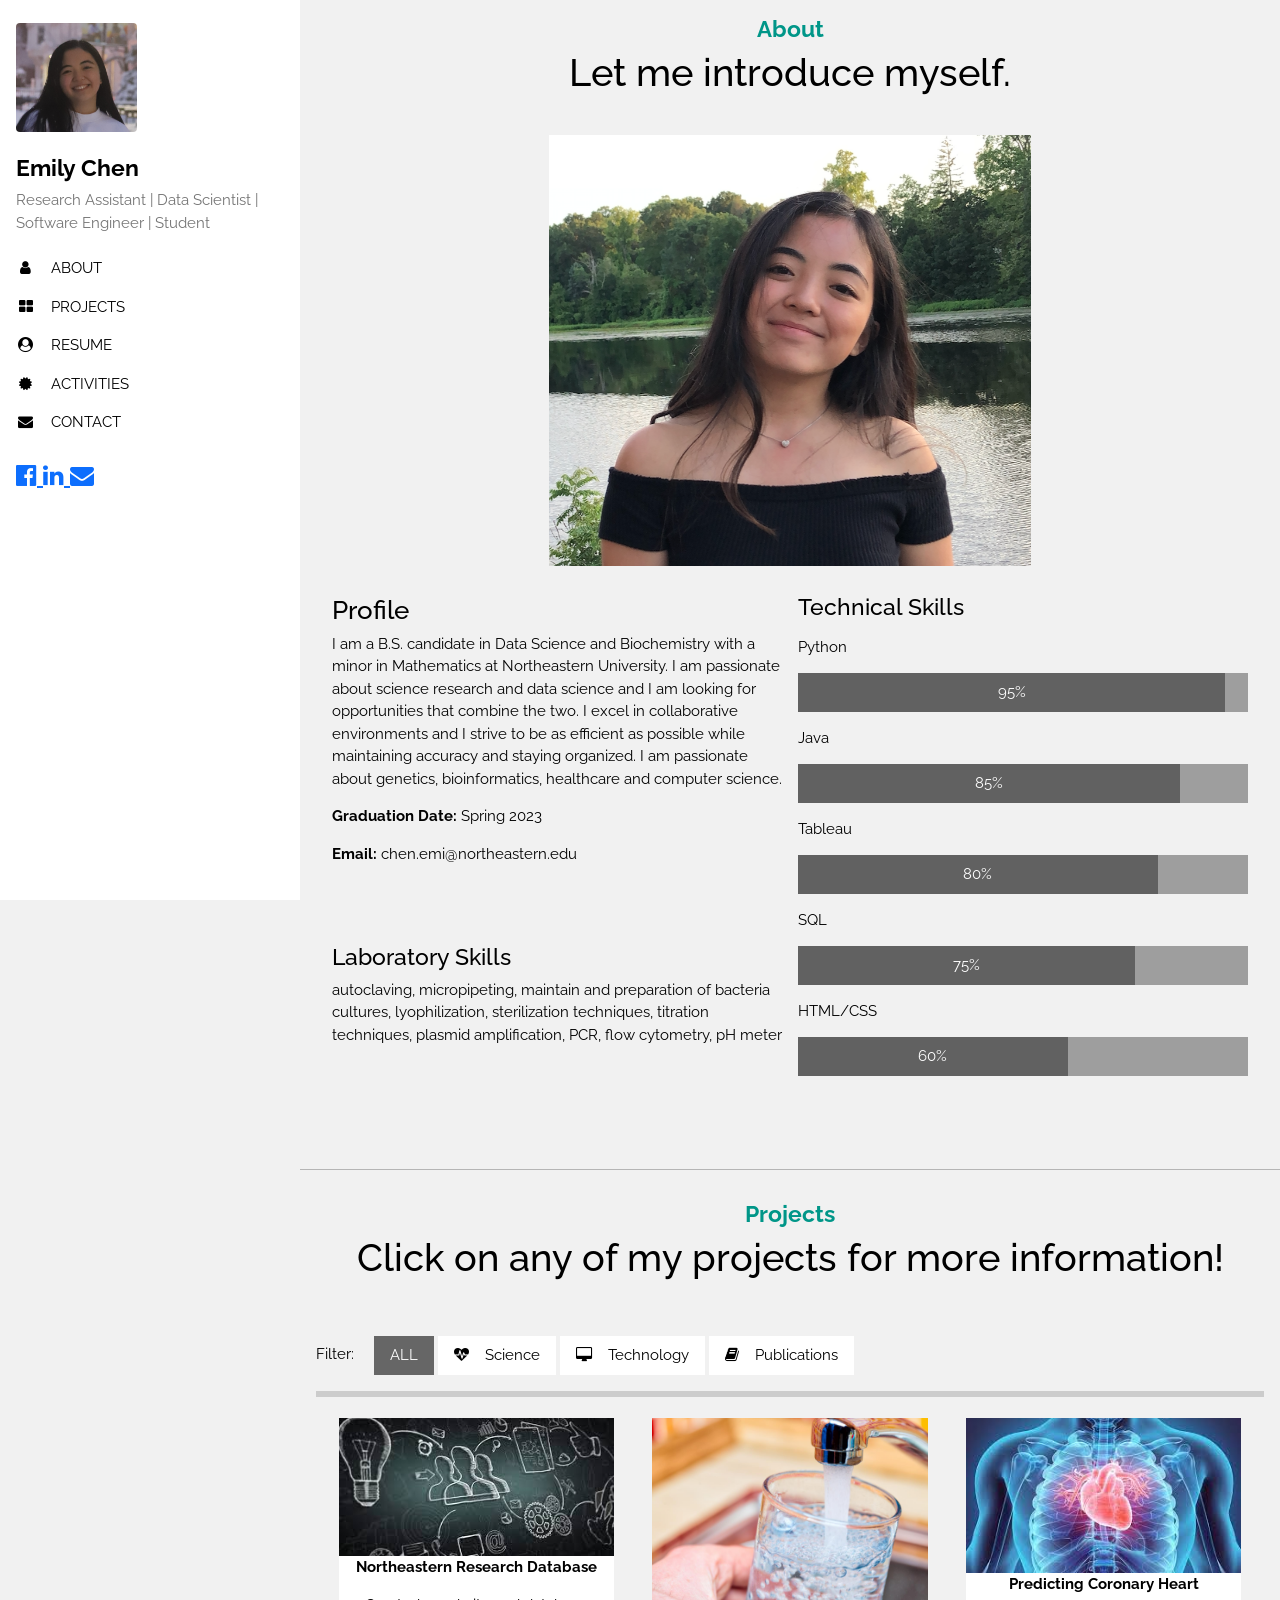
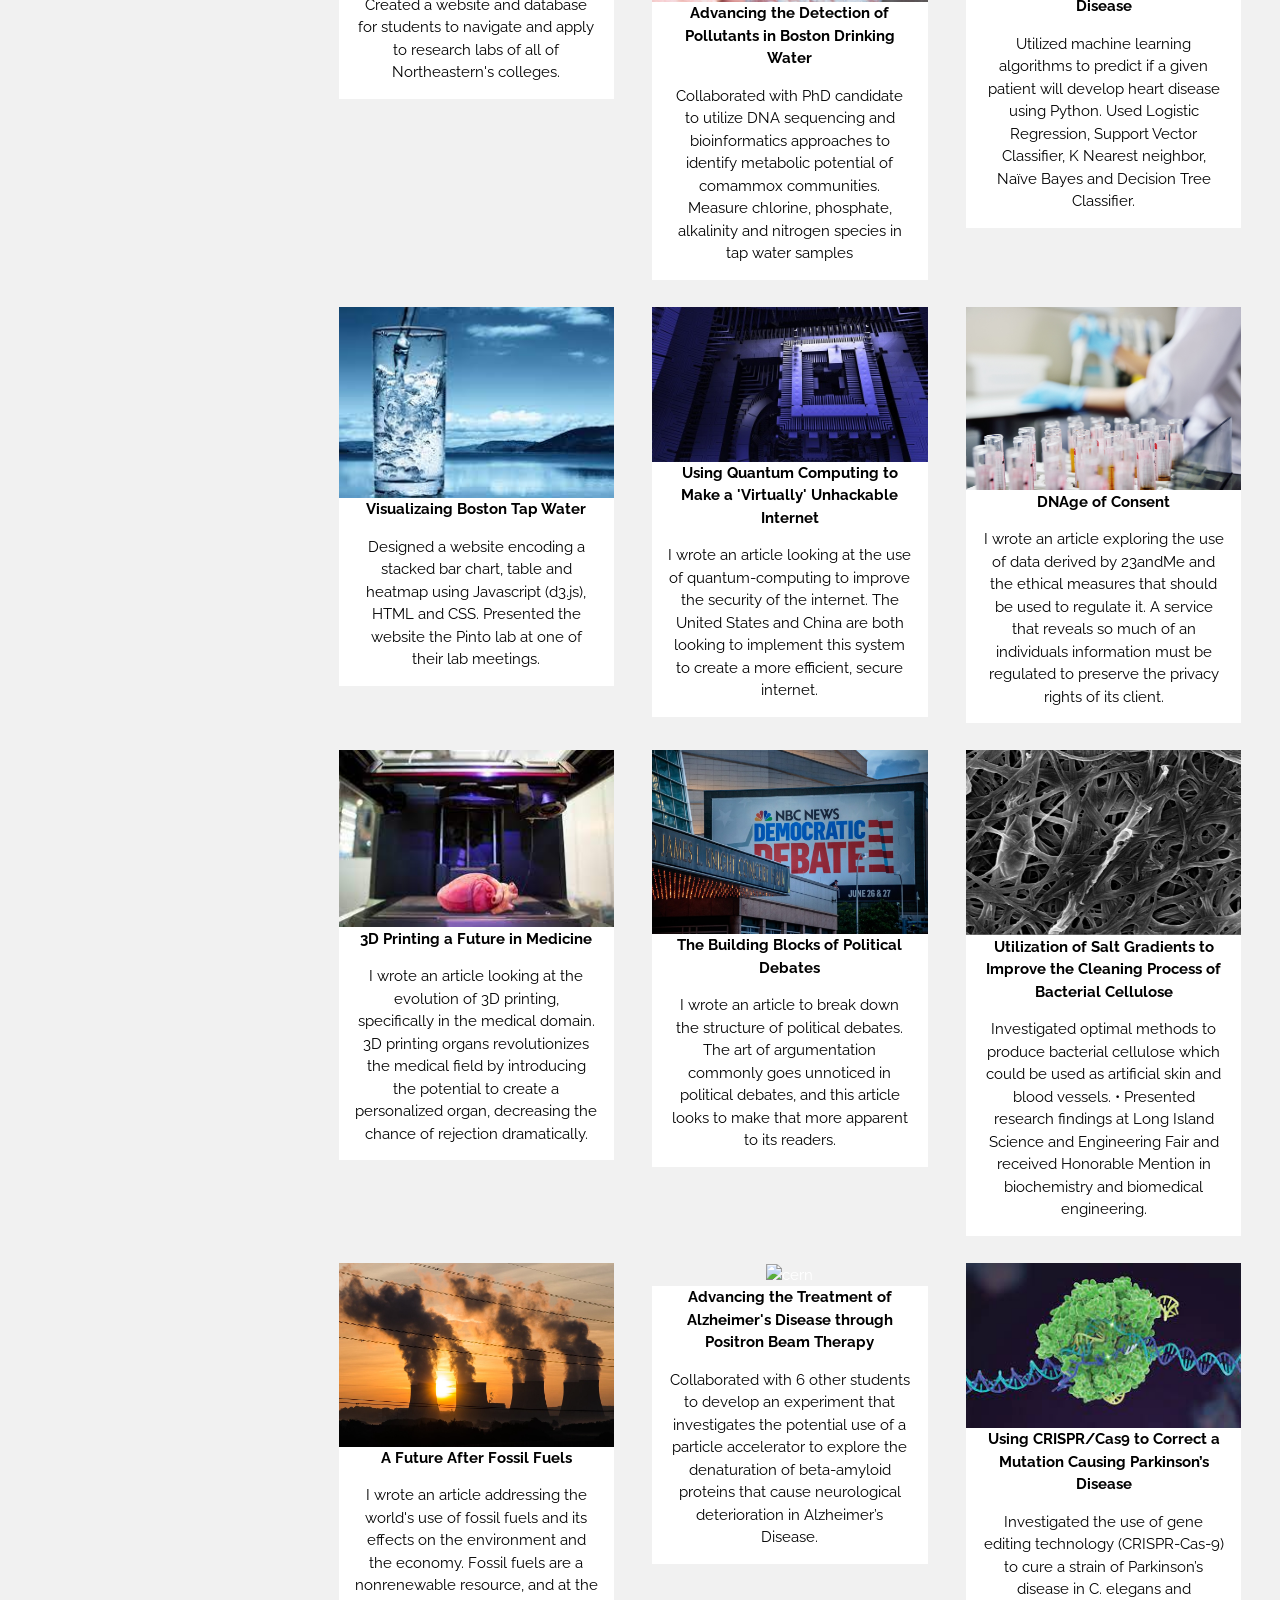
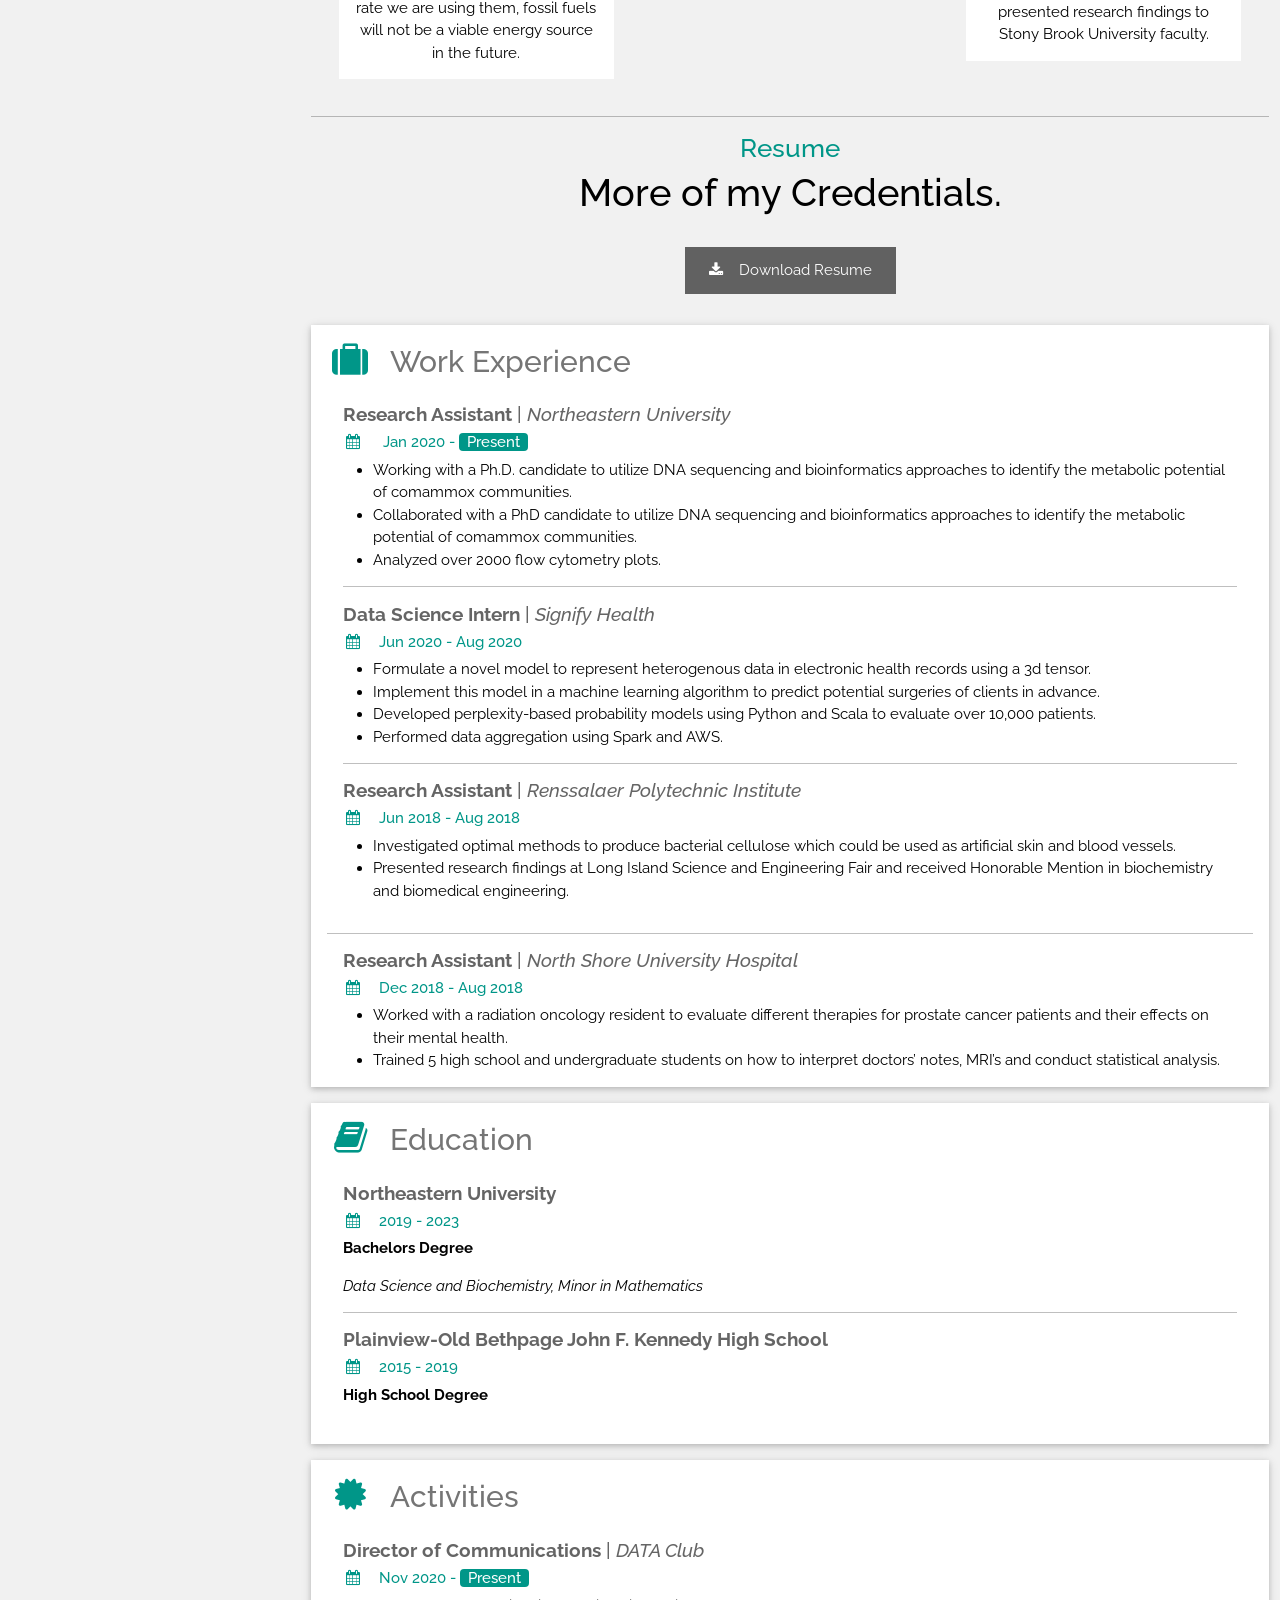
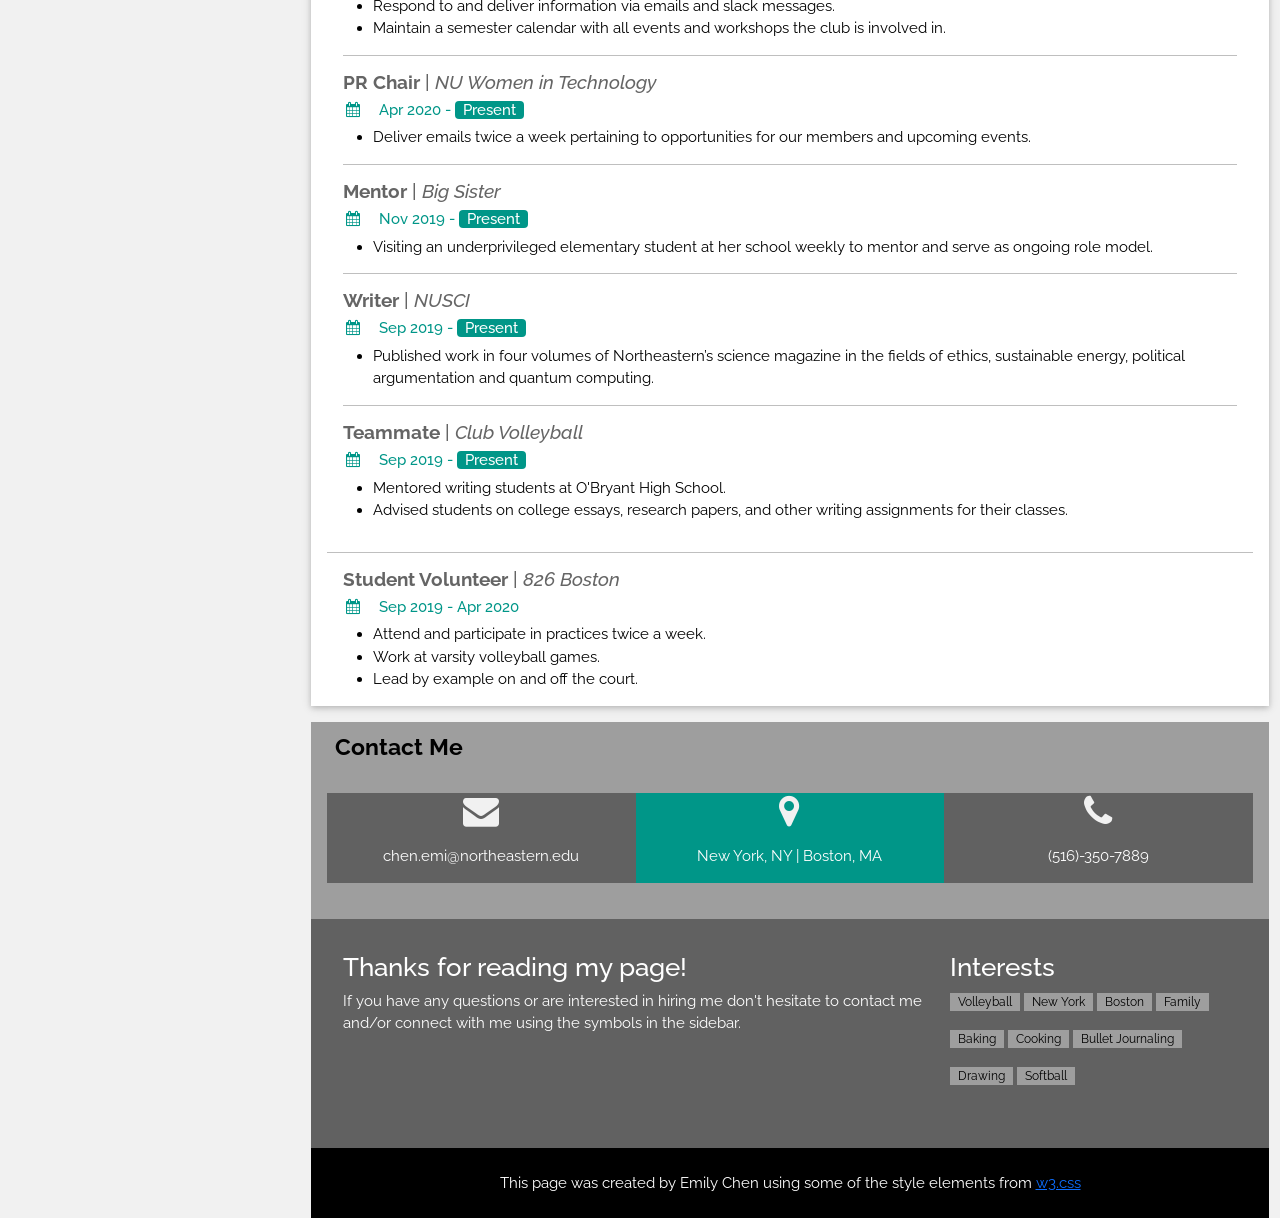
==== commit ea83c82f: "Add files via upload" ====
--- a/index.html
+++ b/index.html
@@ -68,12 +68,7 @@
 
   </div>
   <div class="w3-row-padding w3-padding-16 w3-center">
-    <div class="w3-col m6">
-      <img src="img/me2.png" alt="Me" style="width:75%">
-    </div>
-    <div class="w3-col m6">
-      <img src="img/me3.png" alt="Me3" style="width:75%">
-    </div>
+      <img src="img/me3.png" alt="Me3" style="width:50%">
   </div>
 
   <div class="w3-row-padding w3-padding-large" style="margin-bottom:32px">
@@ -315,6 +310,7 @@
                 </div>
                 <div class="modal-body">
                   <img src="img/tap-water2.jpeg" alt="tap water" style="width:100%" class="w3-hover-opacity">
+                  <a href= "https://neu-ds-4200-f20.github.io/project-group-07-boston-tap-water/ "> See the website here!</a>
                   <p><b>Languages Used: </b> JavaScript, CSS, HTML </p>
                   <p><b>Libraries Used: </b> ds.js </p>
                   <p><b>When: </b> Fall 2020 </p>
@@ -555,6 +551,60 @@
         
         </div>    
 
+        <!-- CERN -->
+      <div class="w3-third w3-container filterDiv science">
+
+        <!-- Button trigger modal -->
+        <button type="button" class="btn btn-primary" data-bs-toggle="modal" data-bs-target="#cern">
+          <img src="img/particle_accelerator.jpeg" alt="cern" style="width:100%" class="w3-hover-opacity">
+        <div class="w3-container w3-white">
+          <p><b>Advancing the Treatment of Alzheimer's Disease through Positron Beam Therapy</b></p>
+          <p>Collaborated with 6 other students to develop an experiment that investigates the 
+            potential use of a particle accelerator to explore the denaturation of beta-amyloid 
+            proteins that cause neurological deterioration in Alzheimer’s Disease.</p>
+        </div>
+          </button>
+    
+          <!-- Modal -->
+          <div class="modal fade" id="cern" tabindex="-1" aria-labelledby="exampleModalLabel" aria-hidden="true">
+            <div class="modal-dialog">
+              <div class="modal-content">
+                <div class="modal-header">
+                  <h5 class="modal-title" id="exampleModalLabel">More Details</h5>
+                  <button type="button" class="btn-close" data-bs-dismiss="modal" aria-label="Close"></button>
+                </div>
+                <div class="modal-body">
+                  <img src="img/particle_accelerator.jpeg" alt="particle accelerator" style="width:100%" class="w3-hover-opacity">
+                  <p><b>Awards:</b> <i> Cern Beamline Competition (Top 20): </i> An international 
+                    science research competition in which a team of students devise an experiment 
+                    proposal to be conducted in a particle accelerator. </p>
+                  <p><b>When: </b> July 2015 – August 2015 </p>
+                  <p><b>Abstract: </b> Alzheimer’s disease is the most prevalent form of dementia, affecting 
+                    approximately 5.7 million individuals. It is characterized by irreversible, progressive 
+                    brain damage that destroys cognitive functions ranging from memory and reasoning to 
+                    comprehension. When afflicted with Alzheimer’s, the brain becomes filled with abnormal 
+                    beta-amyloid protein deposits that inhibit and kill neuronal cells essential for cognitive 
+                    ability. These proteins suffocate neurons, destroying not only the neuron but also to the 
+                    neurological connections associated with this neuron. </p>
+                    
+                    <p>
+                      Unfortunately, the scientific knowledge of this disease is extremely limited, leaving a 
+                      fatal neurological disorder lacking an effective treatment. Inspired by proton beam 
+                      therapy used for cancer, we believe that particle accelerators can allow for the denaturation 
+                      of beta-amyloid proteins that cause neurological deterioration in Alzheimer’s.
+                    </p>
+                    
+                    
+                  
+                </div>
+                <div class="modal-footer">
+                  <button type="button" class="btn btn-secondary" data-bs-dismiss="modal">Close</button>
+                </div>
+                </div>
+              </div>
+            </div>
+            </div>
+            
       <!-- CRISPR -->
       <div class="w3-third w3-container filterDiv science">
 
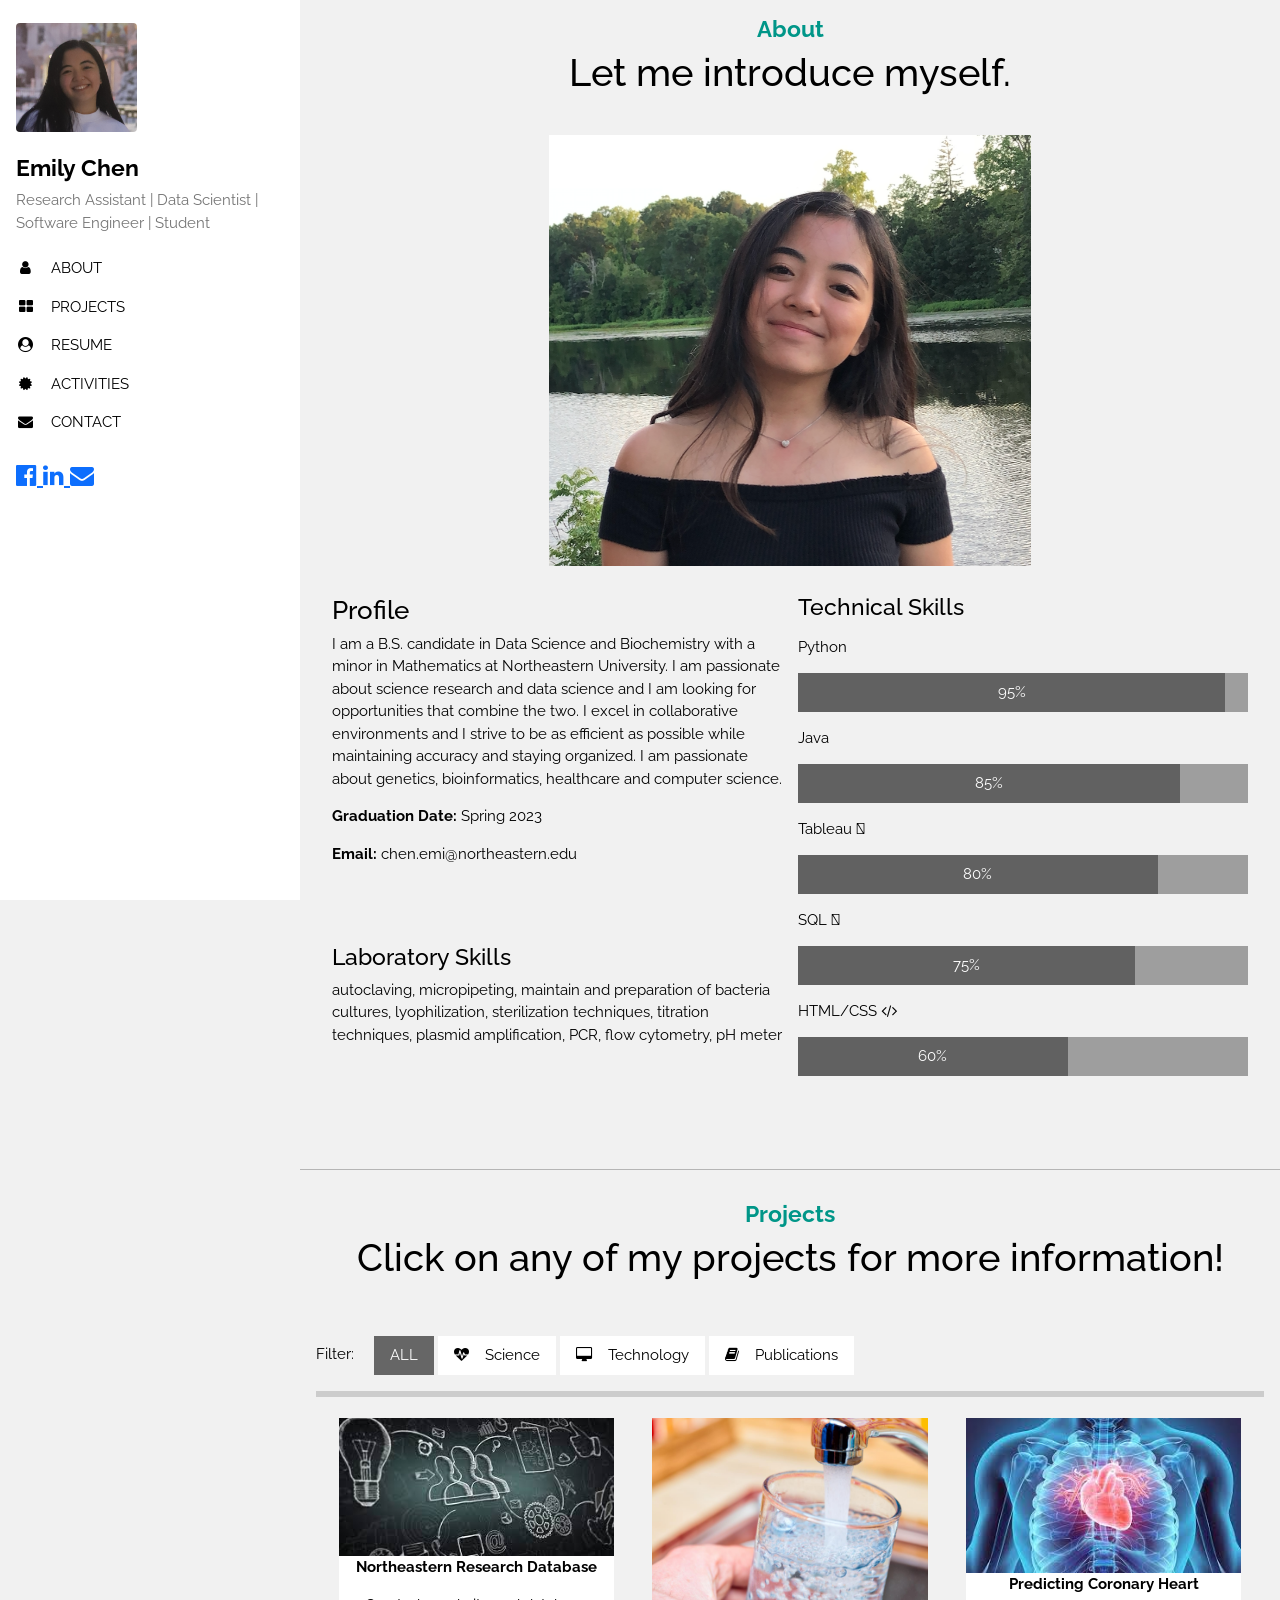
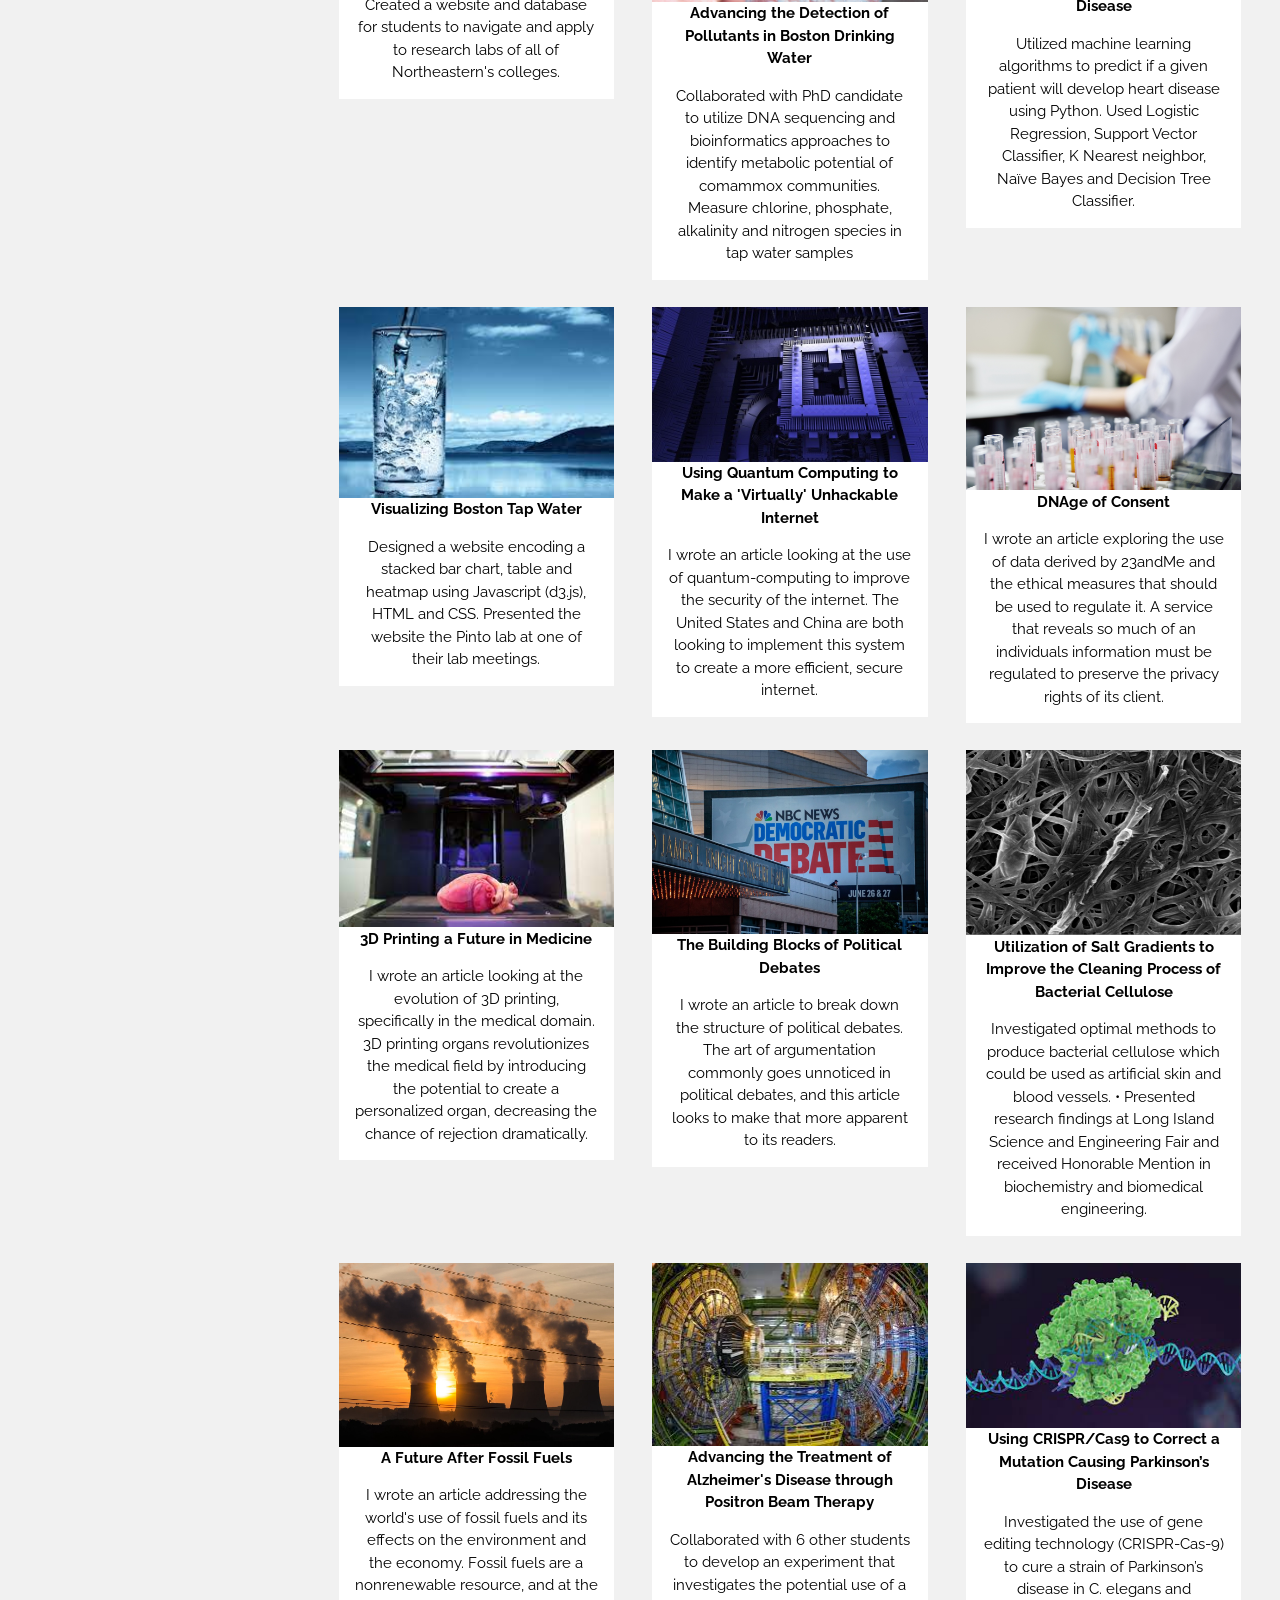
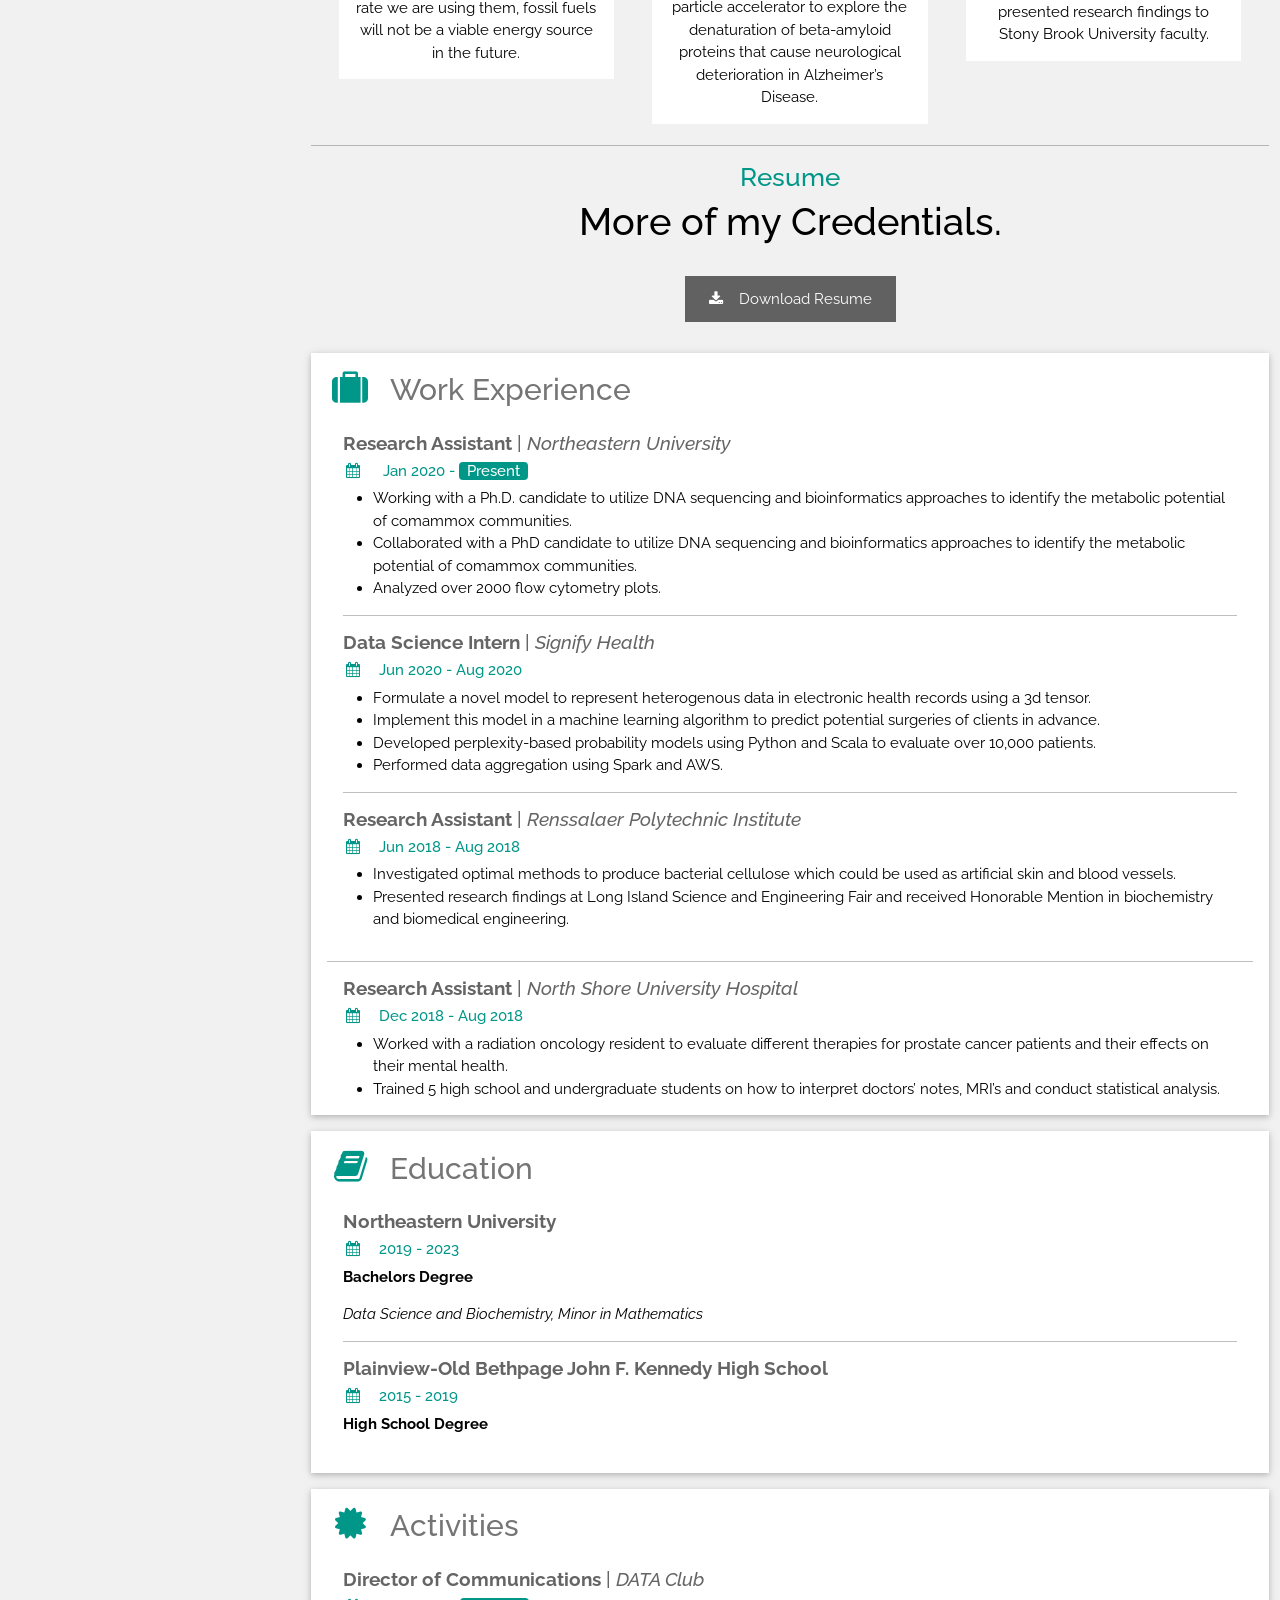
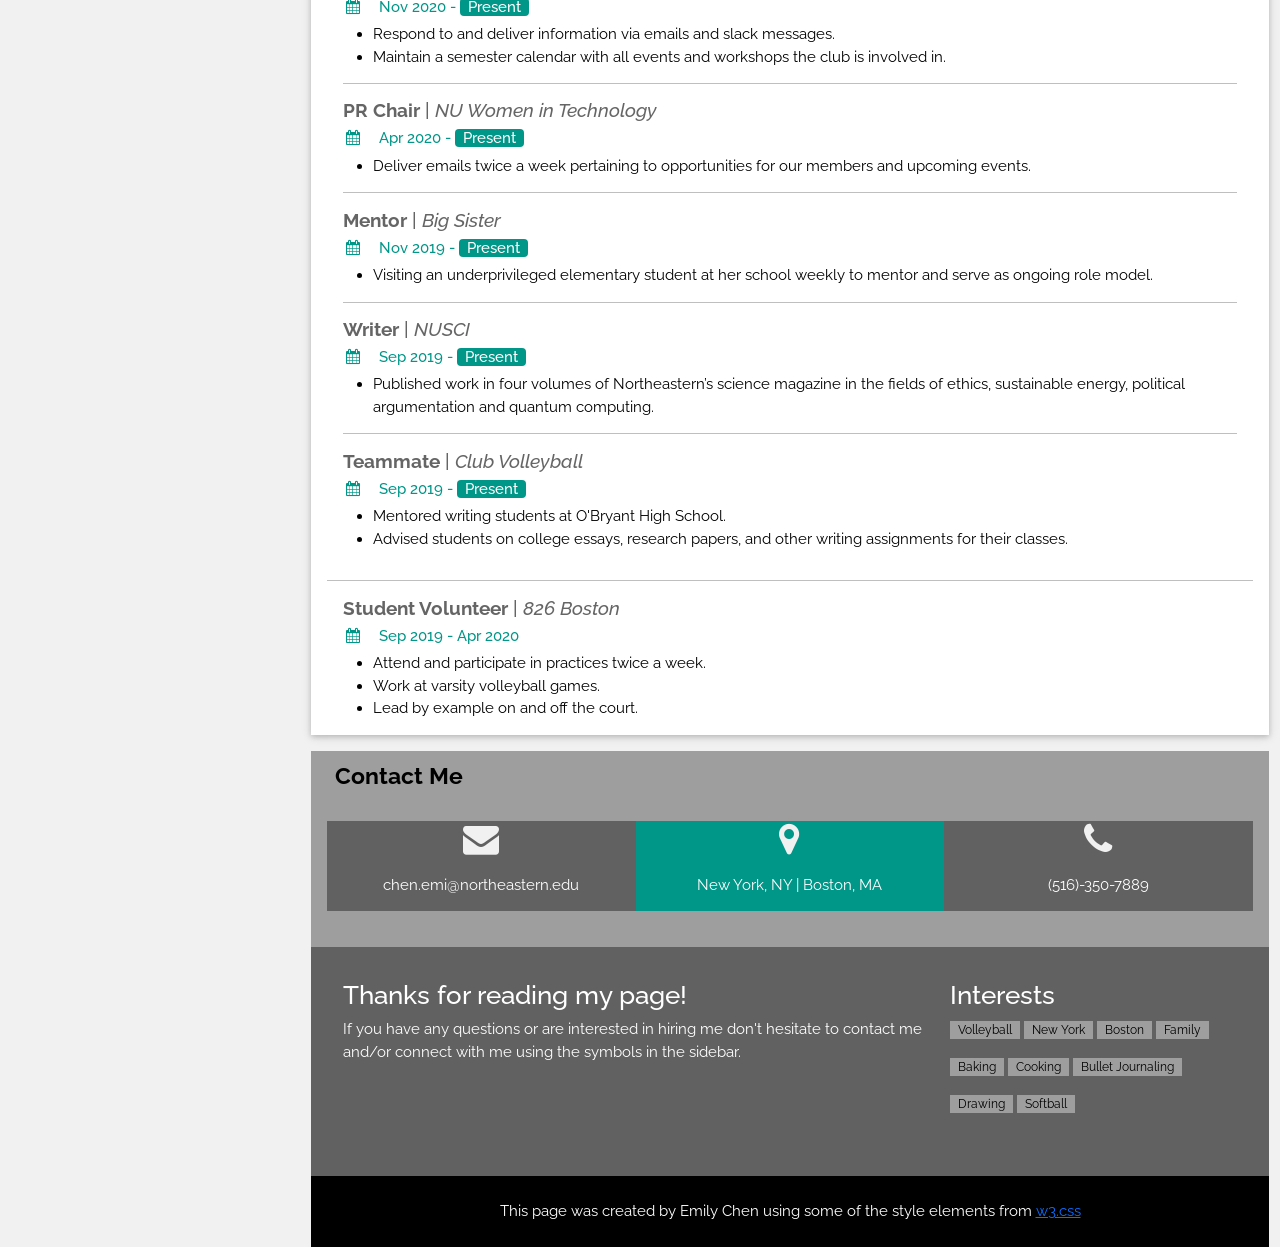
==== commit 7aa636a8: "Add files via upload" ====
--- a/index.html
+++ b/index.html
@@ -8,6 +8,7 @@
 <link rel="stylesheet" href="https://fonts.googleapis.com/css?family=Raleway">
 <link rel="stylesheet" href="https://cdnjs.cloudflare.com/ajax/libs/font-awesome/4.7.0/css/font-awesome.min.css">
 <link href="https://cdn.jsdelivr.net/npm/bootstrap@5.0.0-beta3/dist/css/bootstrap.min.css" rel="stylesheet" integrity="sha384-eOJMYsd53ii+scO/bJGFsiCZc+5NDVN2yr8+0RDqr0Ql0h+rP48ckxlpbzKgwra6" crossorigin="anonymous">
+<script src="https://kit.fontawesome.com/c44a373c70.js" crossorigin="anonymous"></script>
 <script src="https://cdn.jsdelivr.net/npm/bootstrap@5.0.0-beta3/dist/js/bootstrap.bundle.min.js" integrity="sha384-JEW9xMcG8R+pH31jmWH6WWP0WintQrMb4s7ZOdauHnUtxwoG2vI5DkLtS3qm9Ekf" crossorigin="anonymous"></script>
 <script src="main.js"></script>
 <body onLoad="javascript:filterSelection('all')" ></body>
@@ -98,27 +99,27 @@
       <h4>Technical Skills</h4>
       <!-- Progress bars / Skills -->
       <p>    </p>
-        <p>Python</p>
+        <p>Python <a class="btn" href="secret.html" role="button"> <i class="fab fa-python"></i></a></p>
       <div class="w3-grey">
         <div class="w3-container w3-dark-grey w3-padding w3-center" style="width:95%">95%</div>
       </div>
       <p>    </p>
-      <p>Java</p>
+      <p>Java <i class="fab fa-java"></i></p>
       <div class="w3-grey">
         <div class="w3-container w3-dark-grey w3-padding w3-center" style="width:85%">85%</div>
       </div>
       <p>    </p>
-      <p>Tableau</p>
+      <p>Tableau <i class="fas fa-braille"></i></p>
       <div class="w3-grey">
         <div class="w3-container w3-dark-grey w3-padding w3-center" style="width:80%">80%</div>
       </div>
       <p>    </p>
-      <p>SQL</p>
+      <p>SQL <i class="fas fa-database"></i> </p>
       <div class="w3-grey">
         <div class="w3-container w3-dark-grey w3-padding w3-center" style="width:75%">75%</div>
       </div>
       <p>    </p>
-      <p>HTML/CSS</p>
+      <p>HTML/CSS <i class="fa fa-code" aria-hidden="true"></i></p>
       <div class="w3-grey">
         <div class="w3-container w3-dark-grey w3-padding w3-center" style="width:60%">60%</div>
       </div>
@@ -294,7 +295,7 @@
         <button type="button" class="btn btn-primary" data-bs-toggle="modal" data-bs-target="#tapViz">
           <img src="img/tap-water2.jpeg" alt="tap water" style="width:100%" class="w3-hover-opacity">
         <div class="w3-container w3-white">
-          <p><b>Visualizaing Boston Tap Water</b></p>
+          <p><b>Visualizing Boston Tap Water</b></p>
           <p>Designed a website encoding a stacked bar chart, table and heatmap using Javascript 
             (d3.js), HTML and CSS. Presented the website the Pinto lab at one of their lab meetings. </p>
         </div>
